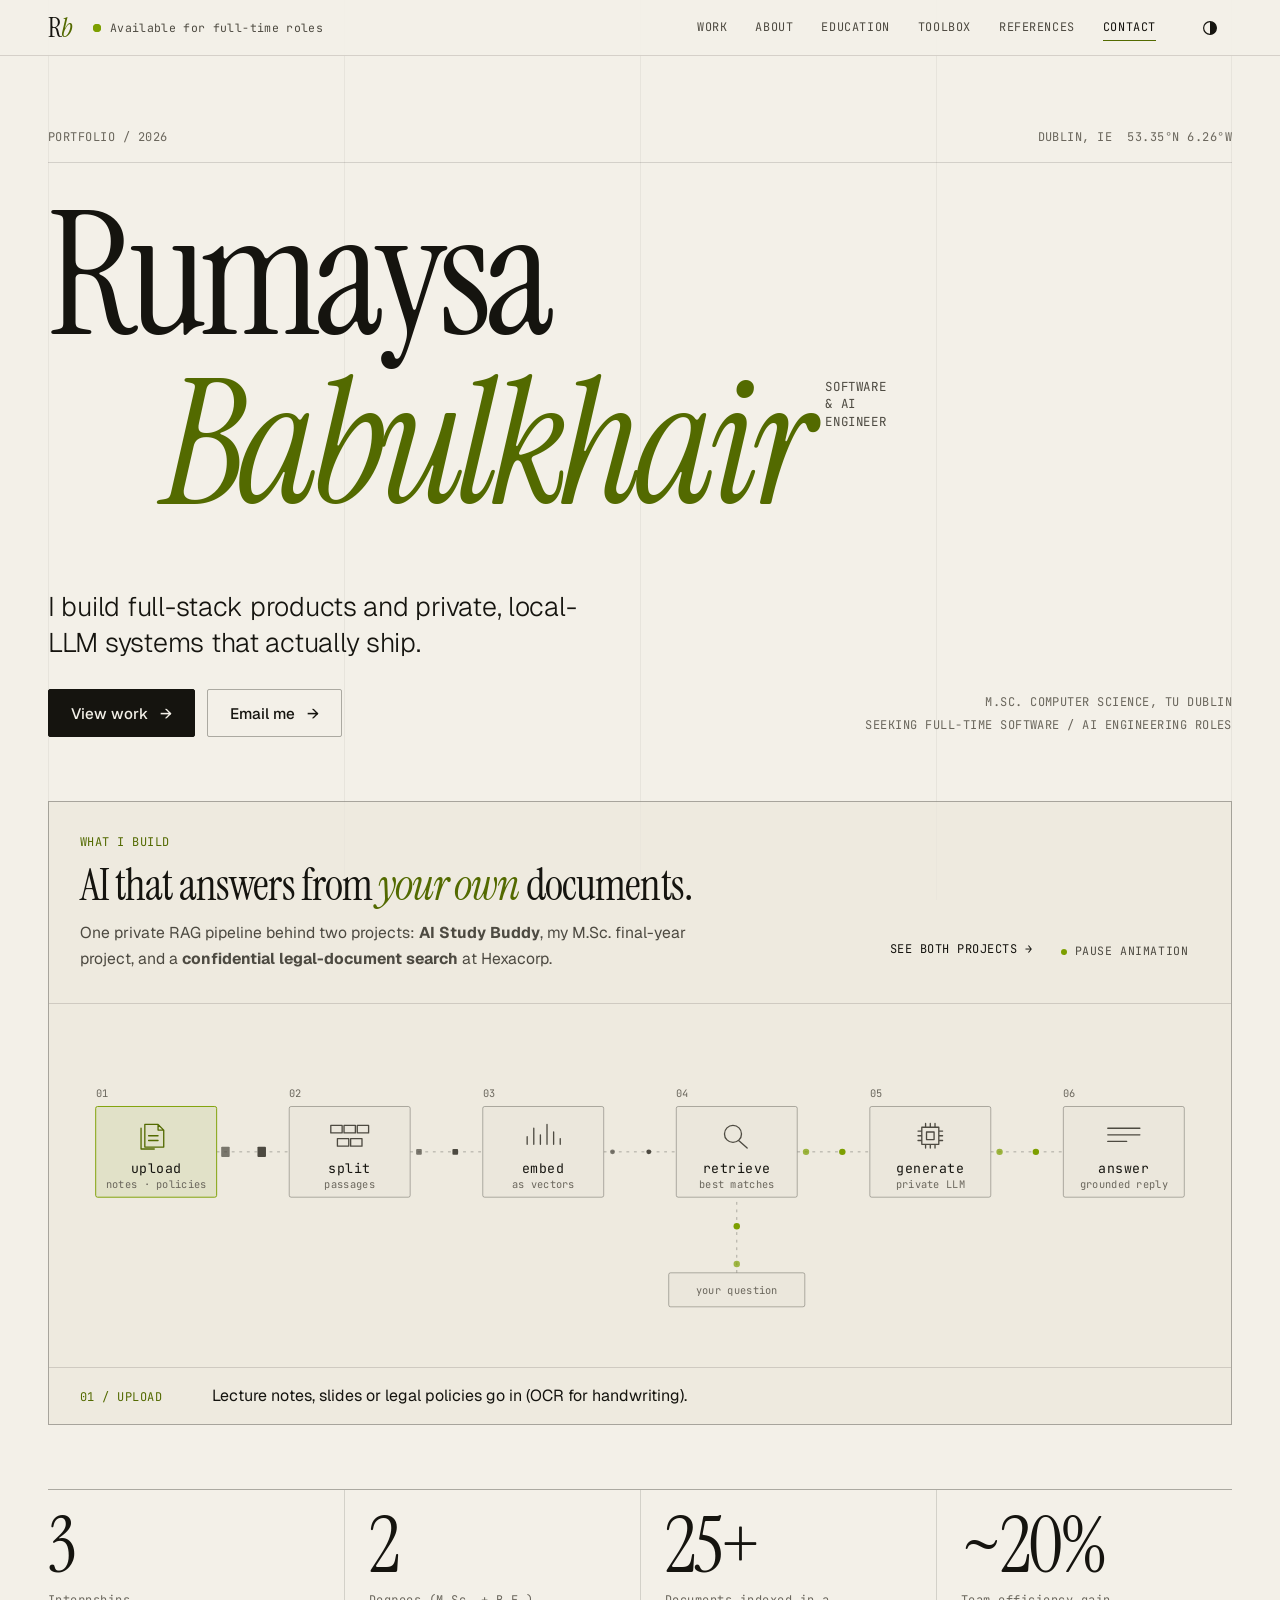
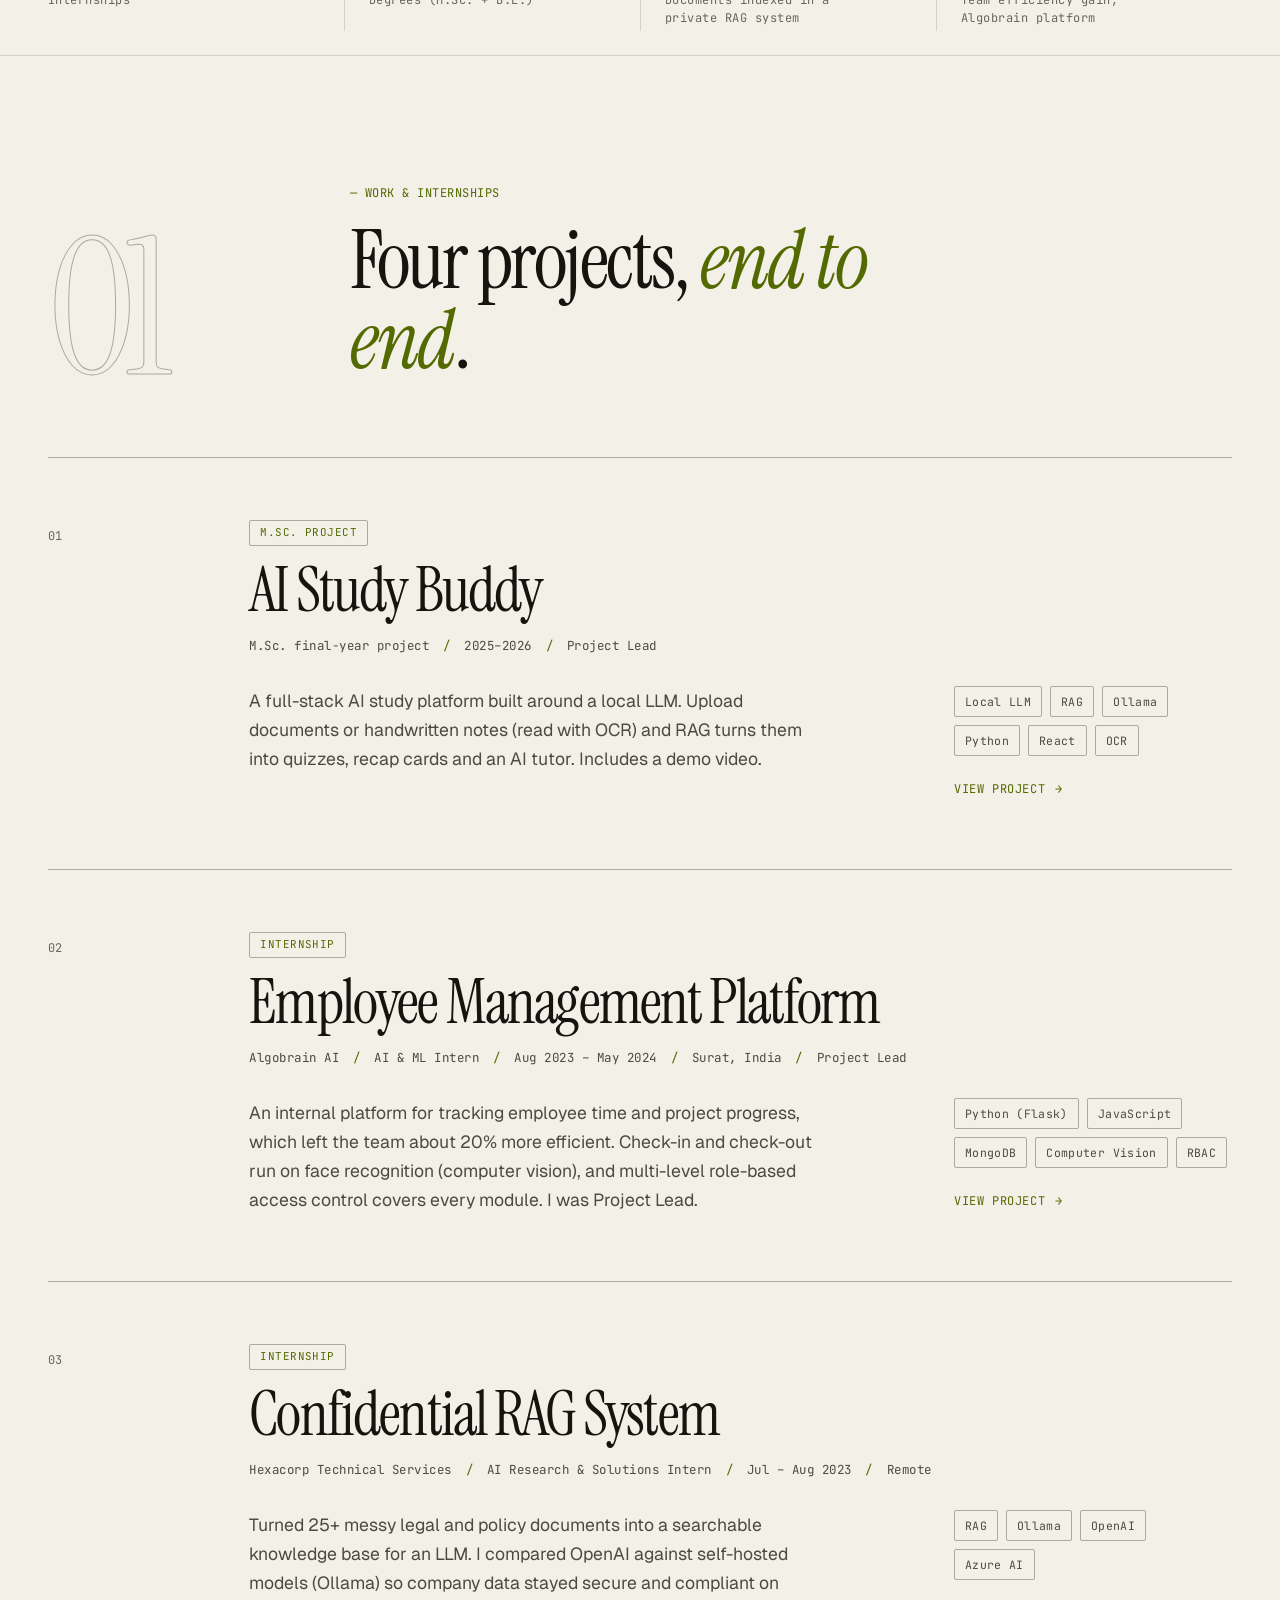
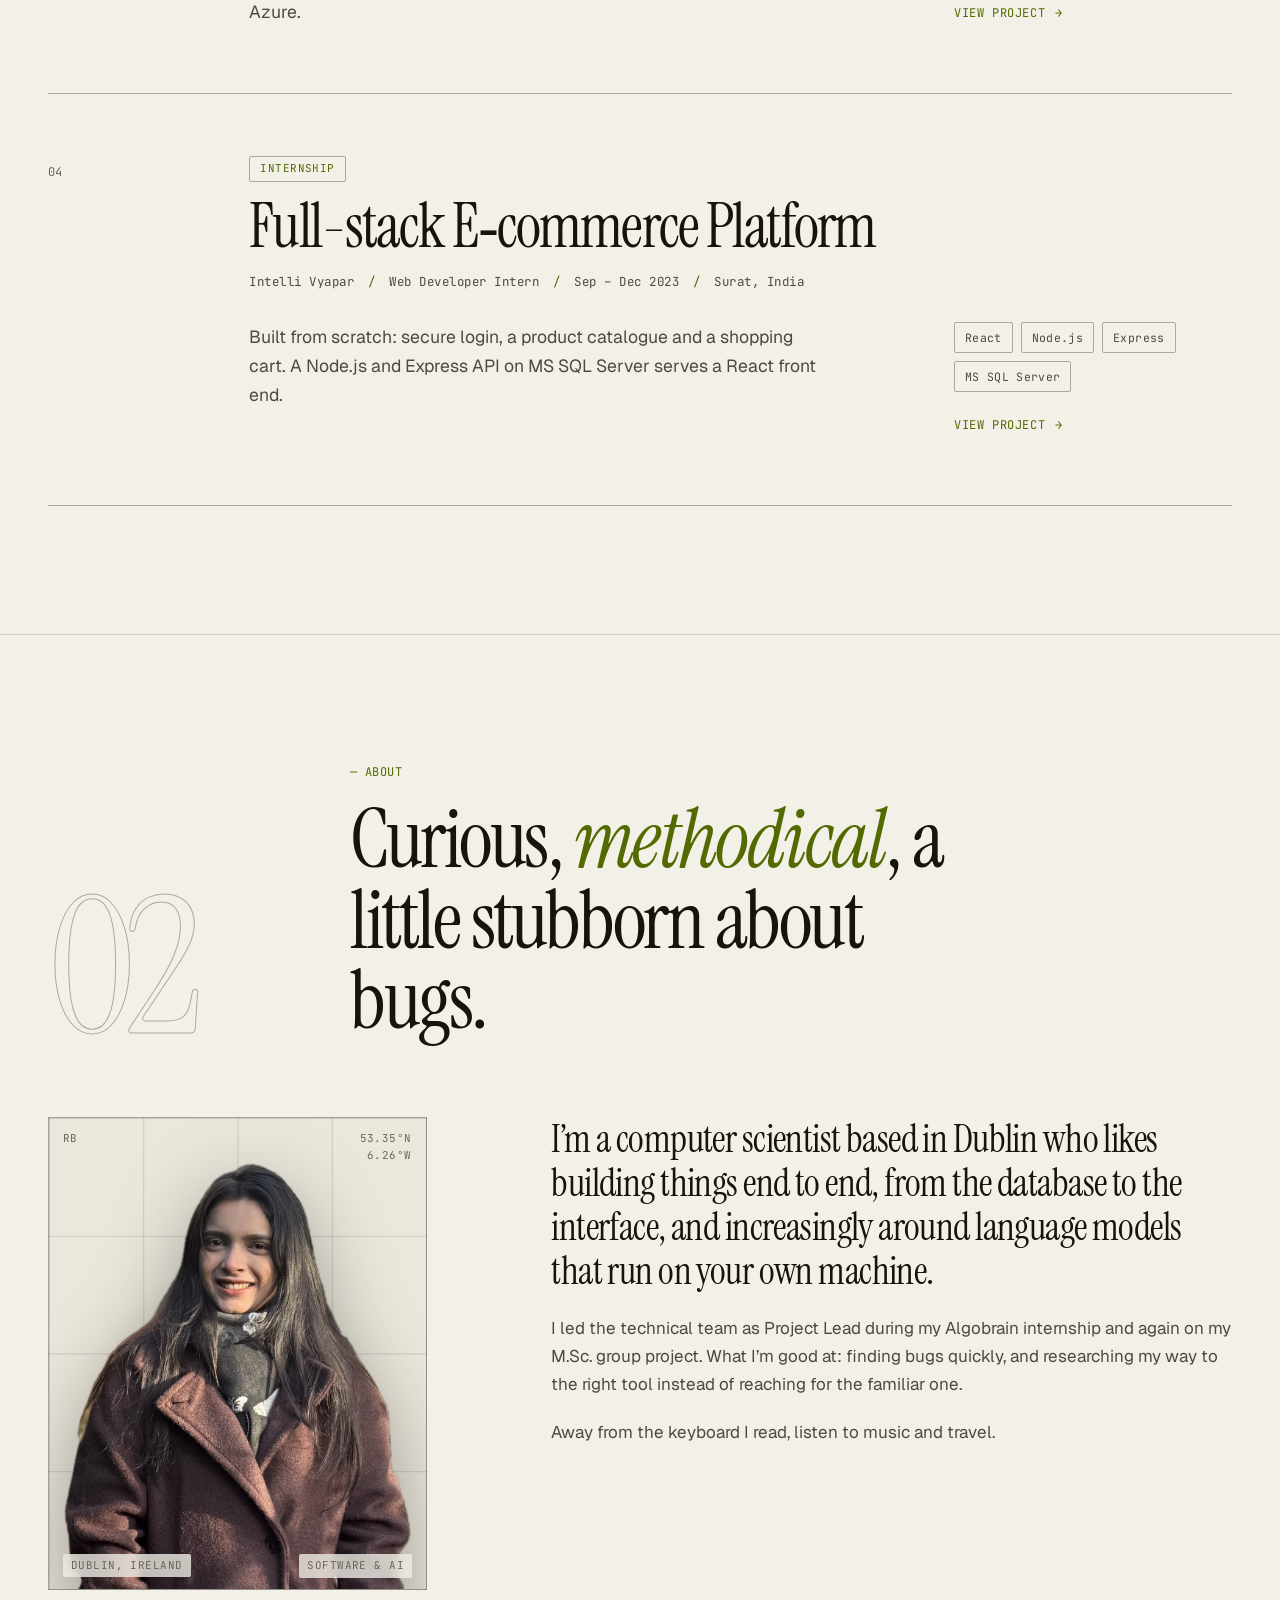
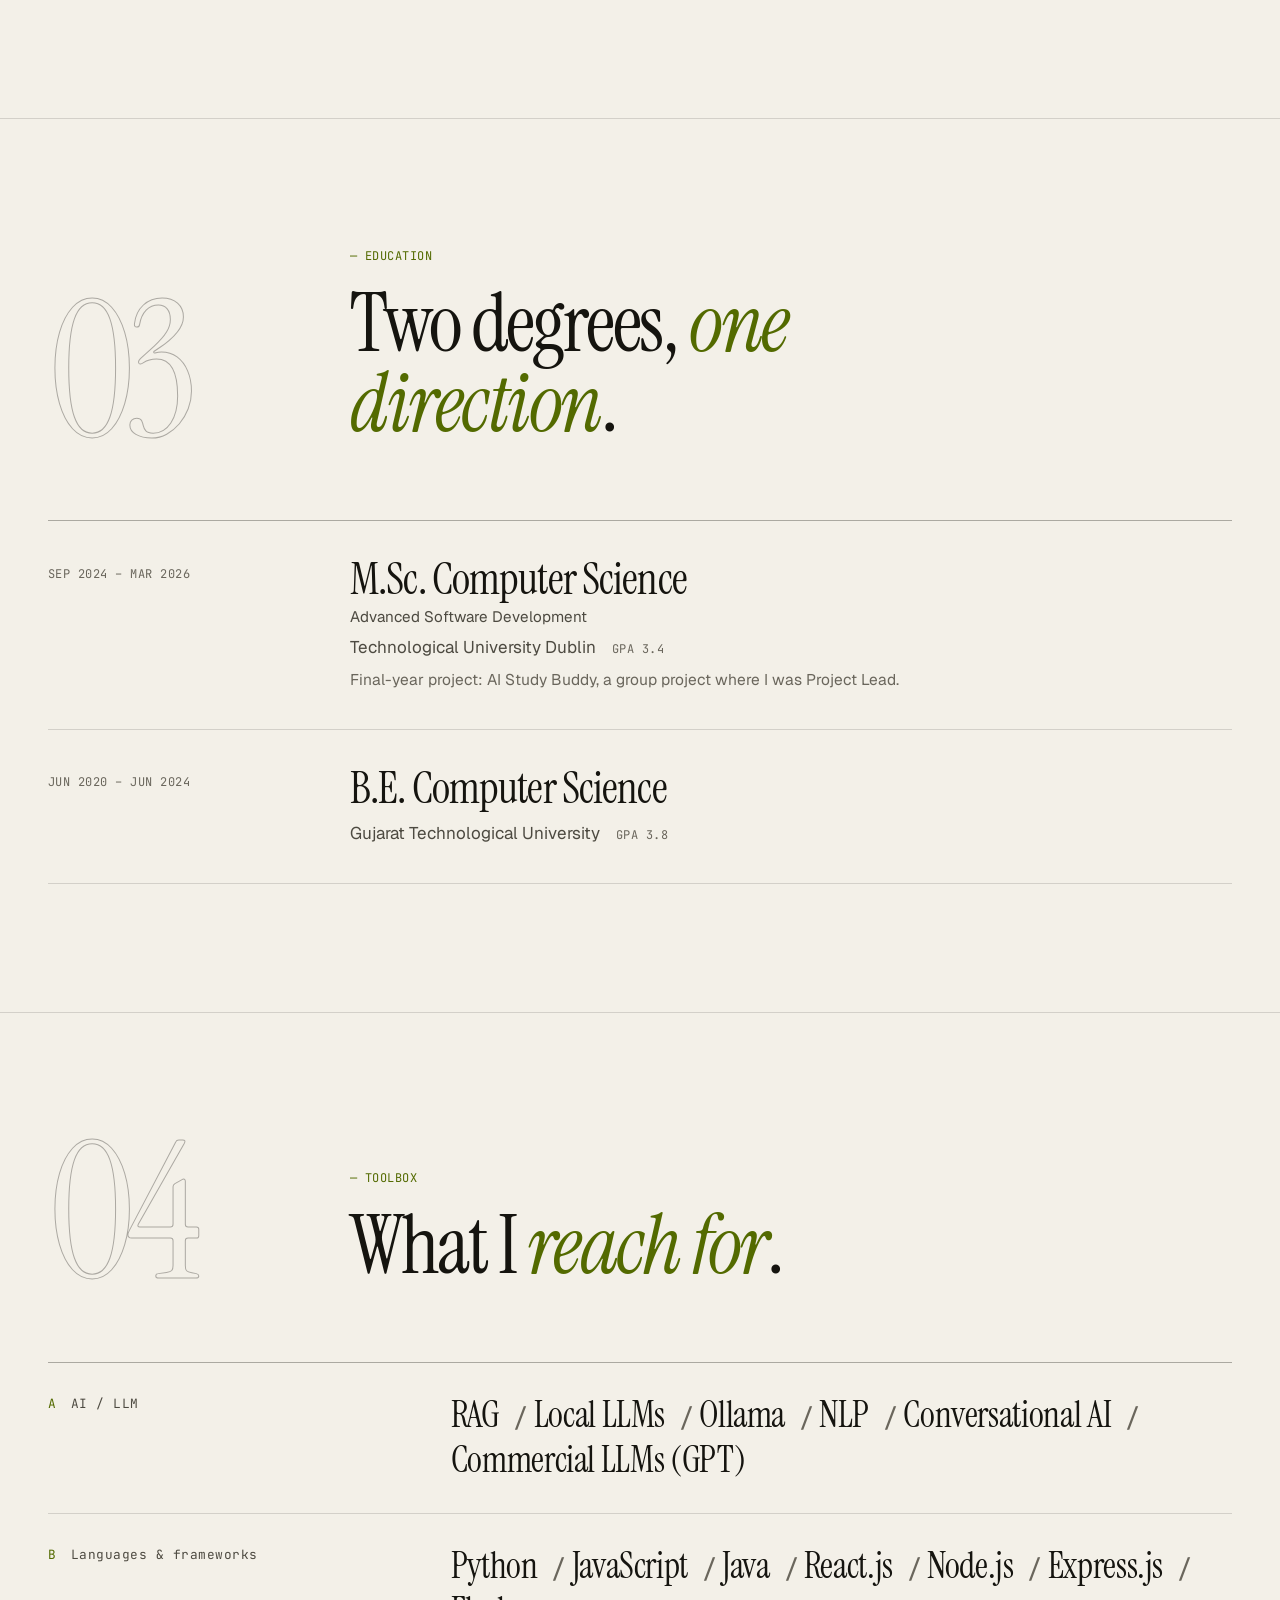
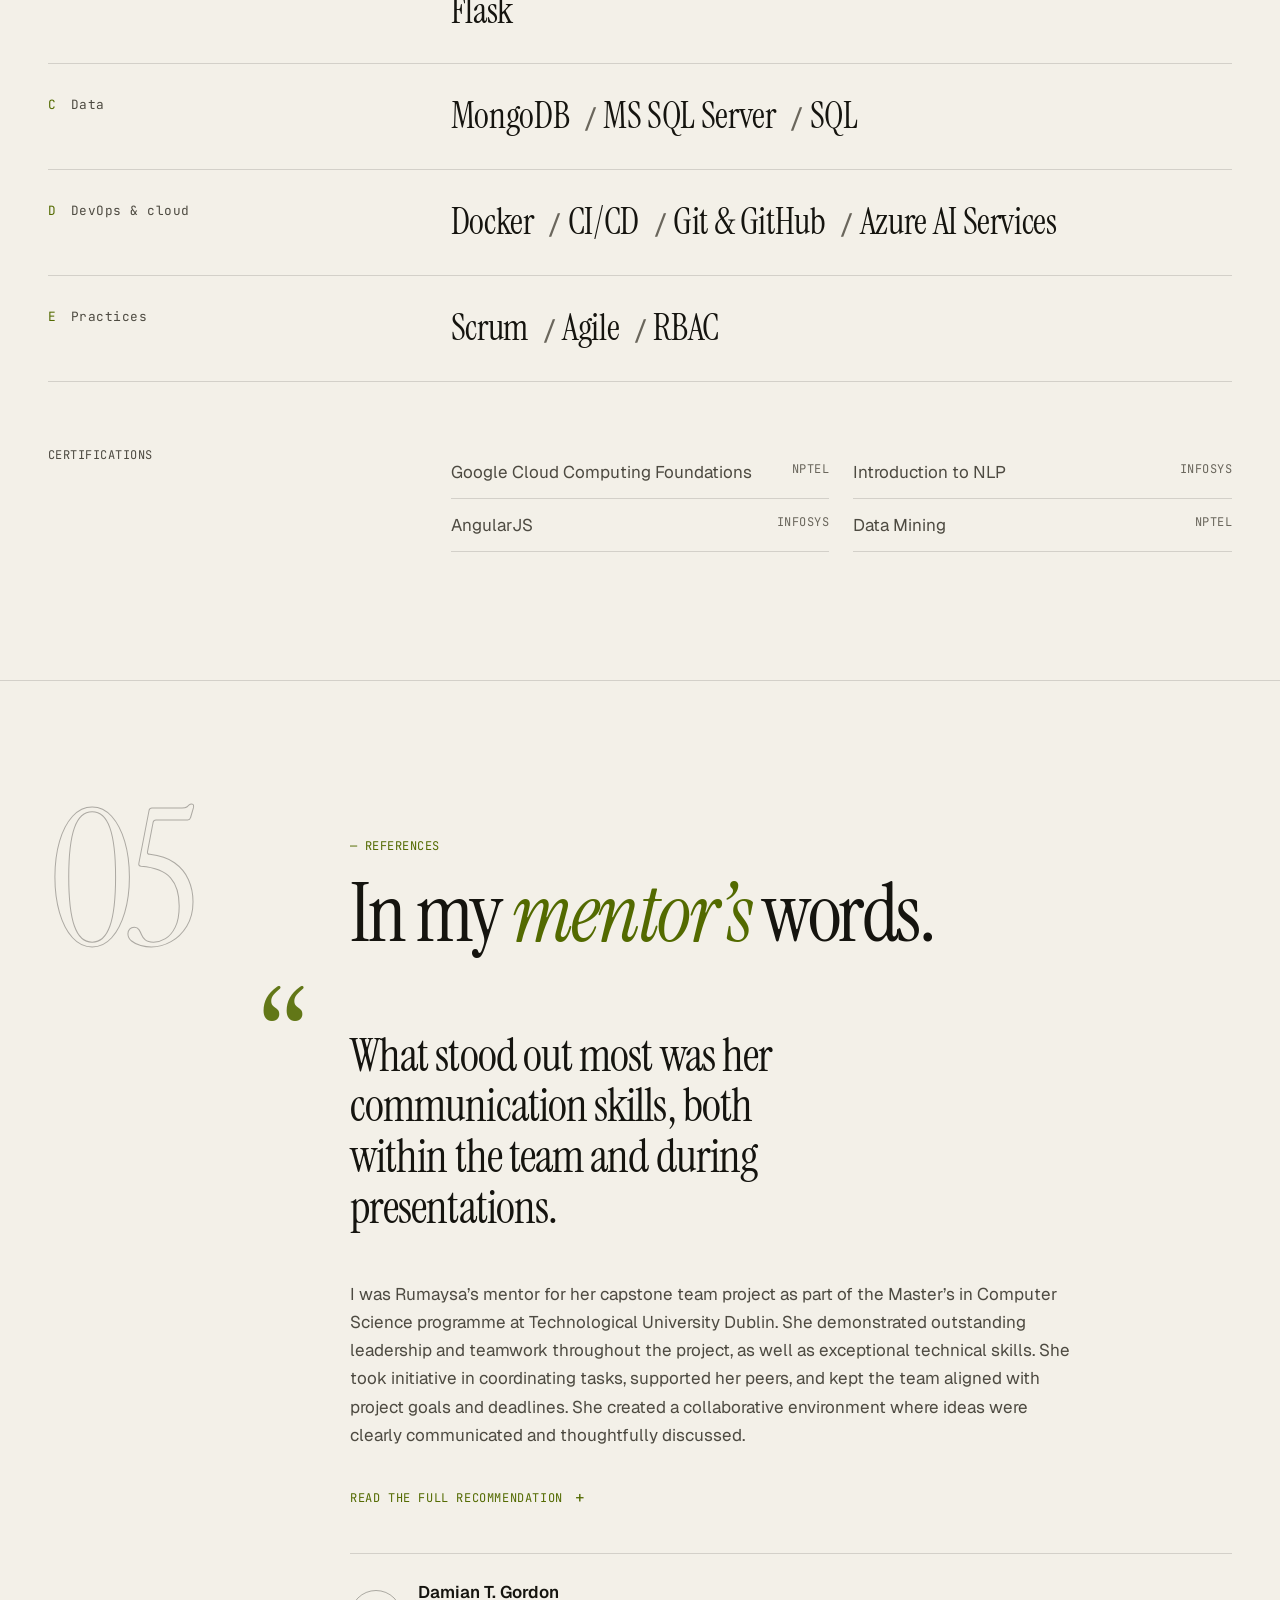
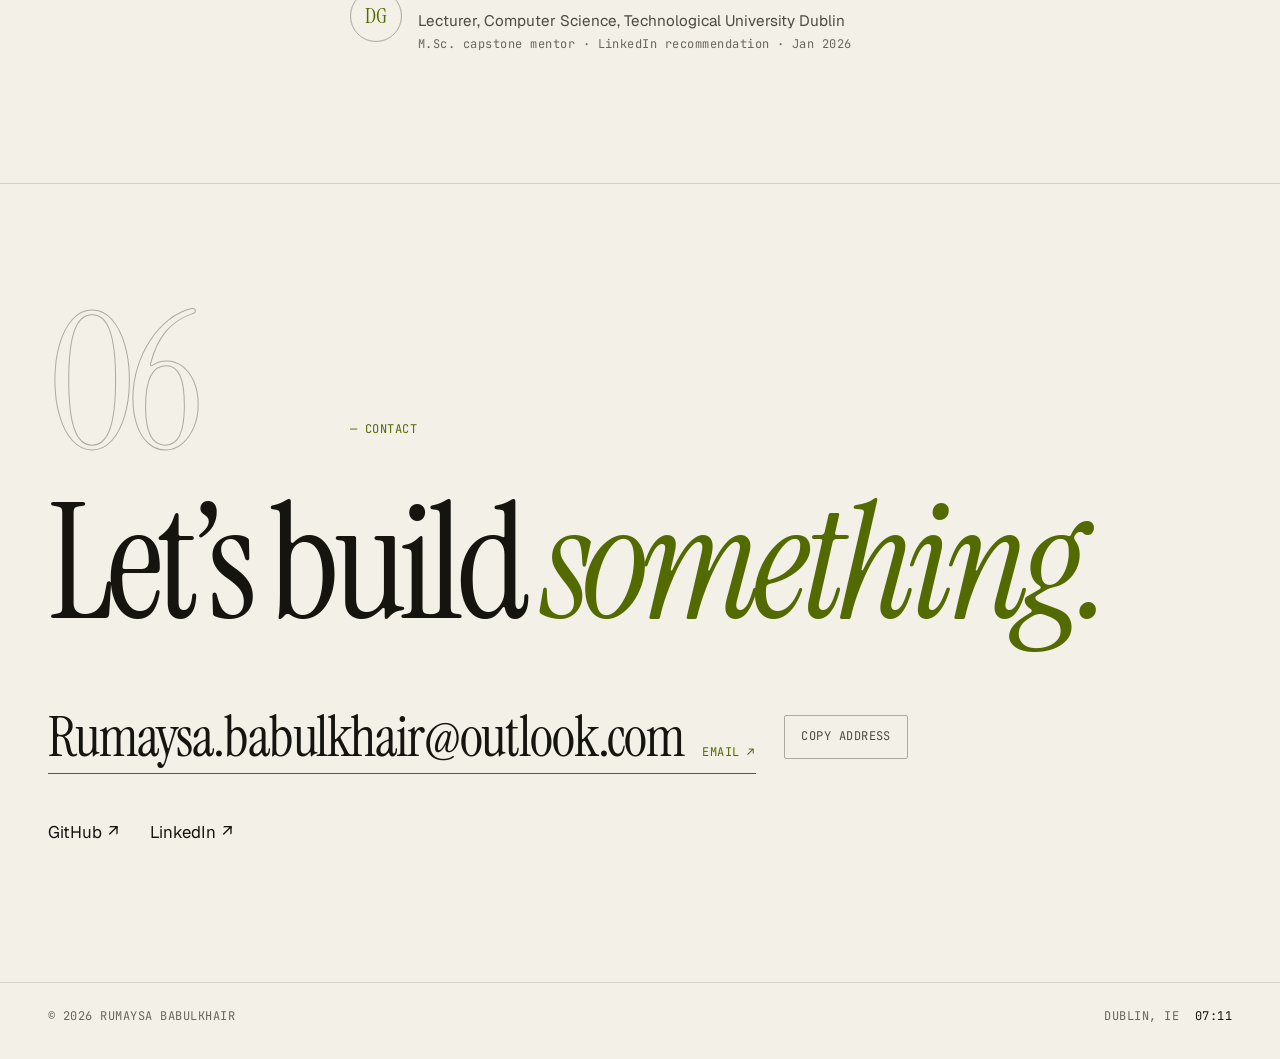
==== index.html @ c639550b "Initial portfolio site Static portfolio: home page with hero RAG diagram, work and internships, abou" ====
<!doctype html>
<html lang="en" data-theme="dark">
<head>
  <meta charset="utf-8">
  <meta name="viewport" content="width=device-width, initial-scale=1">
  <title>Rumaysa Babulkhair | Software &amp; AI Engineer</title>
  <meta name="description" content="Rumaysa Babulkhair is a Software and AI engineer in Dublin, Ireland. She builds full-stack products and private, local-LLM systems, and is open to full-time roles.">
  <meta name="theme-color" content="#0c0c0b">
  <meta name="color-scheme" content="dark light">
  <link rel="icon" href="data:image/svg+xml,%3Csvg xmlns='http://www.w3.org/2000/svg' viewBox='0 0 64 64'%3E%3Crect width='64' height='64' rx='10' fill='%230c0c0b'/%3E%3Ctext x='32' y='45' font-family='Georgia,serif' font-style='italic' font-size='40' text-anchor='middle' fill='%23c6f24e'%3ER%3C/text%3E%3C/svg%3E">

  <!-- Apply theme + JS flag before first paint (no flash, no-JS keeps content visible) -->
  <script>
    (function () {
      var d = document.documentElement;
      d.classList.add('js');
      try {
        var t = localStorage.getItem('theme');
        if (t !== 'light' && t !== 'dark') {
          t = window.matchMedia('(prefers-color-scheme: light)').matches ? 'light' : 'dark';
        }
        d.setAttribute('data-theme', t);
        var m = document.querySelector('meta[name="theme-color"]');
        if (m) m.setAttribute('content', t === 'light' ? '#f3f0e8' : '#0c0c0b');
      } catch (e) {}
    })();
  </script>

  <link rel="preconnect" href="https://fonts.googleapis.com">
  <link rel="preconnect" href="https://fonts.gstatic.com" crossorigin>
  <link href="https://fonts.googleapis.com/css2?family=Geist:wght@300..700&family=Instrument+Serif:ital@0;1&family=JetBrains+Mono:wght@400;500&display=swap" rel="stylesheet">
  <link rel="stylesheet" href="style.css">
</head>
<body>
  <a class="skip" href="#main">Skip to content</a>
  <div class="progress" aria-hidden="true"><i id="progress"></i></div>
  <div class="grain" aria-hidden="true"></div>
  <div class="guides" aria-hidden="true"><i></i><i></i><i></i><i></i></div>

  <!-- Fixed slim top bar -->
  <header class="bar" id="top">
    <div class="bar__inner">
      <a class="brand" href="#top" aria-label="Rumaysa Babulkhair, back to top">
        <span class="brand__mark" aria-hidden="true">R<em>b</em></span>
      </a>
      <p class="status"><span class="dot" aria-hidden="true"></span><span class="status__long">Available for full-time roles</span><span class="status__short">Available</span></p>

      <nav class="nav" aria-label="Primary">
        <a href="#work" data-nav>Work</a>
        <a href="#about" data-nav>About</a>
        <a href="#education" data-nav>Education</a>
        <a href="#toolbox" data-nav>Toolbox</a>
        <a href="#references" data-nav>References</a>
        <a href="#contact" data-nav>Contact</a>
      </nav>

      <div class="bar__tools">
        <button class="icon-btn" id="theme-toggle" type="button" aria-label="Switch to light theme">
          <svg viewBox="0 0 24 24" width="18" height="18" fill="none" stroke="currentColor" stroke-width="1.6" aria-hidden="true">
            <circle cx="12" cy="12" r="8.5"/>
            <path d="M12 3.5v17a8.5 8.5 0 0 0 0-17z" fill="currentColor" stroke="none"/>
          </svg>
        </button>
        <button class="icon-btn menu-btn" id="menu-btn" type="button" aria-label="Open menu" aria-expanded="false" aria-controls="menu">
          <span class="menu-btn__lines" aria-hidden="true"><i></i><i></i></span>
        </button>
      </div>
    </div>
  </header>

  <!-- Mobile full-screen menu -->
  <div class="menu" id="menu" role="dialog" aria-modal="true" aria-label="Menu" hidden>
    <nav class="menu__nav" aria-label="Mobile">
      <a href="#work"><span>01</span>Work</a>
      <a href="#about"><span>02</span>About</a>
      <a href="#education"><span>03</span>Education</a>
      <a href="#toolbox"><span>04</span>Toolbox</a>
      <a href="#references"><span>05</span>References</a>
      <a href="#contact"><span>06</span>Contact</a>
    </nav>
    <p class="menu__foot mono">Rumaysa.babulkhair@outlook.com<br>Dublin, Ireland</p>
  </div>

  <main id="main">
    <!-- ============ HERO ============ -->
    <section class="hero wrap" aria-labelledby="hero-title">
      <div class="hero__meta mono" style="--d:0">
        <span>Portfolio / 2026</span>
        <span>Dublin, IE &nbsp;53.35&deg;N 6.26&deg;W</span>
      </div>

      <h1 class="hero__title" id="hero-title">
        <span class="line" style="--d:1"><span>Rumaysa</span></span>
        <span class="line" style="--d:2"><span><em>Babulkhair</em><sup class="mono">Software &amp; AI Engineer</sup></span></span>
      </h1>

      <div class="hero__row">
        <div class="hero__copy" style="--d:3">
          <p class="hero__lede">I build full-stack products and private, local-LLM systems that actually ship.</p>
          <div class="cta">
            <a class="btn btn--primary" href="#work">View work <span class="arr" aria-hidden="true">&rarr;</span></a>
            <a class="btn btn--ghost" href="mailto:Rumaysa.babulkhair@outlook.com">Email me <span class="arr" aria-hidden="true">&rarr;</span></a>
          </div>
        </div>
        <p class="hero__note mono" style="--d:4">
          M.Sc. Computer Science, TU Dublin<br>
          Seeking full-time Software / AI engineering roles
        </p>
      </div>

      <!-- Toast shown when an email link is clicked (address is also copied) -->
      <div class="toast mono" id="toast" role="status" aria-live="polite"></div>
      <span class="sr" id="copy-status" role="status" aria-live="polite"></span>

      <!-- The memorable thing: animated RAG pipeline, drawn by script.js -->
      <figure class="fig" style="--d:5">
        <figcaption class="fig__intro">
          <div>
            <p class="fig__eyebrow mono">What I build</p>
            <h2 class="fig__title">AI that answers from <em>your own</em> documents.</h2>
            <p class="fig__sub">One private RAG pipeline behind two projects: <strong>AI Study Buddy</strong>, my M.Sc. final-year project, and a <strong>confidential legal-document search</strong> at Hexacorp.</p>
          </div>
          <div class="fig__actions">
            <a class="fig__link mono" href="#work">See both projects <span aria-hidden="true">&rarr;</span></a>
            <button class="fig__pause mono" id="pipe-toggle" type="button" aria-pressed="false">Pause animation</button>
          </div>
        </figcaption>
        <div class="fig__stage" id="pipeline" role="img" aria-label="Diagram of the RAG pipeline in six steps: upload documents, split them into passages, embed passages as vectors, retrieve the passages that match a question, generate a response with a private LLM, and return a grounded answer, policy lookup, summary or quiz. Used in AI Study Buddy and in a confidential document search at Hexacorp."></div>
        <p class="fig__legend" id="pipe-legend"><span class="fig__step mono" id="pipe-step">01 / Upload</span><span id="pipe-text">Lecture notes, slides or legal policies go in (OCR for handwriting).</span></p>
      </figure>

      <dl class="stats" style="--d:6">
        <div><dt class="mono">Internships</dt><dd><span class="num">3</span></dd></div>
        <div><dt class="mono">Degrees (M.Sc. + B.E.)</dt><dd><span class="num">2</span></dd></div>
        <div><dt class="mono">Documents indexed in a private RAG system</dt><dd><span class="num">25+</span></dd></div>
        <div><dt class="mono">Team efficiency gain, Algobrain platform</dt><dd><span class="num">~20%</span></dd></div>
      </dl>
    </section>

    <!-- ============ WORK ============ -->
    <section class="sec wrap" id="work" aria-labelledby="work-title">
      <header class="sec-head reveal">
        <span class="sec-num" aria-hidden="true">01</span>
        <div>
          <p class="eyebrow mono">Work &amp; internships</p>
          <h2 id="work-title">Four projects, <em>end to end</em>.</h2>
        </div>
      </header>

      <article class="proj reveal">
        <div class="proj__idx mono" aria-hidden="true">01</div>
        <div class="proj__head">
          <p class="proj__kind mono">M.Sc. project</p>
          <h3 class="proj__title"><a class="proj__a" href="projects/ai-study-buddy.html">AI Study Buddy</a></h3>
          <p class="proj__meta mono">M.Sc. final-year project <i>/</i> <span class="nw">2025&ndash;2026</span> <i>/</i> Project Lead</p>
        </div>
        <div class="proj__body">
          <p class="proj__desc">A full-stack AI study platform built around a local LLM. Upload documents or handwritten notes (read with OCR) and RAG turns them into quizzes, recap cards and an AI tutor. Includes a demo video.</p>
          <div class="proj__aside"><ul class="tags" aria-label="Technologies">
            <li>Local LLM</li><li>RAG</li><li>Ollama</li><li>Python</li><li>React</li><li>OCR</li>
          </ul>
          <p class="proj__more mono" aria-hidden="true">View project <span class="arr">&rarr;</span></p></div>
        </div>
      </article>
      <article class="proj reveal">
        <div class="proj__idx mono" aria-hidden="true">02</div>
        <div class="proj__head">
          <p class="proj__kind mono">Internship</p>
          <h3 class="proj__title"><a class="proj__a" href="projects/employee-management-platform.html">Employee Management Platform</a></h3>
          <p class="proj__meta mono">Algobrain AI <i>/</i> AI &amp; ML Intern <i>/</i> <span class="nw">Aug 2023 &ndash; May 2024</span> <i>/</i> Surat, India <i>/</i> Project Lead</p>
        </div>
        <div class="proj__body">
          <p class="proj__desc">An internal platform for tracking employee time and project progress, which left the team about 20% more efficient. Check-in and check-out run on face recognition (computer vision), and multi-level role-based access control covers every module. I was Project Lead.</p>
          <div class="proj__aside"><ul class="tags" aria-label="Technologies">
            <li>Python (Flask)</li><li>JavaScript</li><li>MongoDB</li><li>Computer Vision</li><li>RBAC</li>
          </ul>
          <p class="proj__more mono" aria-hidden="true">View project <span class="arr">&rarr;</span></p></div>
        </div>
      </article>
      <article class="proj reveal">
        <div class="proj__idx mono" aria-hidden="true">03</div>
        <div class="proj__head">
          <p class="proj__kind mono">Internship</p>
          <h3 class="proj__title"><a class="proj__a" href="projects/confidential-rag-system.html">Confidential RAG System</a></h3>
          <p class="proj__meta mono">Hexacorp Technical Services <i>/</i> AI Research &amp; Solutions Intern <i>/</i> <span class="nw">Jul &ndash; Aug 2023</span> <i>/</i> Remote</p>
        </div>
        <div class="proj__body">
          <p class="proj__desc">Turned 25+ messy legal and policy documents into a searchable knowledge base for an LLM. I compared OpenAI against self-hosted models (Ollama) so company data stayed secure and compliant on Azure.</p>
          <div class="proj__aside"><ul class="tags" aria-label="Technologies">
            <li>RAG</li><li>Ollama</li><li>OpenAI</li><li>Azure AI</li>
          </ul>
          <p class="proj__more mono" aria-hidden="true">View project <span class="arr">&rarr;</span></p></div>
        </div>
      </article>
      <article class="proj reveal">
        <div class="proj__idx mono" aria-hidden="true">04</div>
        <div class="proj__head">
          <p class="proj__kind mono">Internship</p>
          <h3 class="proj__title"><a class="proj__a" href="projects/ecommerce-platform.html">Full-stack E&#8209;commerce Platform</a></h3>
          <p class="proj__meta mono">Intelli Vyapar <i>/</i> Web Developer Intern <i>/</i> <span class="nw">Sep &ndash; Dec 2023</span> <i>/</i> Surat, India</p>
        </div>
        <div class="proj__body">
          <p class="proj__desc">Built from scratch: secure login, a product catalogue and a shopping cart. A Node.js and Express API on MS SQL Server serves a React front end.</p>
          <div class="proj__aside"><ul class="tags" aria-label="Technologies">
            <li>React</li><li>Node.js</li><li>Express</li><li>MS SQL Server</li>
          </ul>
          <p class="proj__more mono" aria-hidden="true">View project <span class="arr">&rarr;</span></p></div>
        </div>
      </article>
    </section>

    <!-- ============ ABOUT ============ -->
    <section class="sec wrap" id="about" aria-labelledby="about-title">
      <header class="sec-head reveal">
        <span class="sec-num" aria-hidden="true">02</span>
        <div>
          <p class="eyebrow mono">About</p>
          <h2 id="about-title">Curious, <em>methodical</em>, a little stubborn about bugs.</h2>
        </div>
      </header>

      <div class="about">
        <figure class="mono-card mono-card--photo reveal">
          <picture>
            <source srcset="assets/rumaysa-portrait.webp" type="image/webp">
            <img class="mono-card__photo" src="assets/rumaysa-portrait.png" alt="Portrait of Rumaysa Babulkhair smiling, wearing a brown wool coat and grey scarf" width="944" height="1400" loading="lazy" decoding="async">
          </picture>
          <span class="mono-card__tl mono" aria-hidden="true">RB</span>
          <span class="mono-card__tr mono" aria-hidden="true">53.35&deg;N<br>6.26&deg;W</span>
          <span class="mono-card__bl mono" aria-hidden="true">Dublin, Ireland</span>
          <span class="mono-card__br mono" aria-hidden="true">Software &amp; AI</span>
        </figure>

        <div class="about__text reveal">
          <p class="about__lead">I&rsquo;m a computer scientist based in Dublin who likes building things end to end, from the database to the interface, and increasingly around language models that run on your own machine.</p>
          <p>I led the technical team as Project Lead during my Algobrain internship and again on my M.Sc. group project. What I&rsquo;m good at: finding bugs quickly, and researching my way to the right tool instead of reaching for the familiar one.</p>
          <p>Away from the keyboard I read, listen to music and travel.</p>
        </div>
      </div>
    </section>

    <!-- ============ EDUCATION ============ -->
    <section class="sec wrap" id="education" aria-labelledby="edu-title">
      <header class="sec-head reveal">
        <span class="sec-num" aria-hidden="true">03</span>
        <div>
          <p class="eyebrow mono">Education</p>
          <h2 id="edu-title">Two degrees, <em>one direction</em>.</h2>
        </div>
      </header>

      <ol class="tl">
        <li class="tl__row reveal">
          <p class="tl__date mono">Sep 2024 &ndash; Mar 2026</p>
          <div class="tl__main">
            <h3>M.Sc. Computer Science <span>Advanced Software Development</span></h3>
            <p class="tl__org">Technological University Dublin <i class="mono">GPA 3.4</i></p>
            <p class="tl__note">Final-year project: AI Study Buddy, a group project where I was Project Lead.</p>
          </div>
        </li>
        <li class="tl__row reveal">
          <p class="tl__date mono">Jun 2020 &ndash; Jun 2024</p>
          <div class="tl__main">
            <h3>B.E. Computer Science</h3>
            <p class="tl__org">Gujarat Technological University <i class="mono">GPA 3.8</i></p>
          </div>
        </li>
      </ol>
    </section>

    <!-- ============ TOOLBOX ============ -->
    <section class="sec wrap" id="toolbox" aria-labelledby="tool-title">
      <header class="sec-head reveal">
        <span class="sec-num" aria-hidden="true">04</span>
        <div>
          <p class="eyebrow mono">Toolbox</p>
          <h2 id="tool-title">What I <em>reach for</em>.</h2>
        </div>
      </header>

      <dl class="kit">
        <div class="kit__row reveal">
          <dt class="mono"><span>A</span>AI / LLM</dt>
          <dd><span>RAG<i>/</i></span> <span>Local LLMs<i>/</i></span> <span>Ollama<i>/</i></span> <span>NLP<i>/</i></span> <span>Conversational AI<i>/</i></span> <span>Commercial LLMs (GPT)</span></dd>
        </div>
        <div class="kit__row reveal">
          <dt class="mono"><span>B</span>Languages &amp; frameworks</dt>
          <dd><span>Python<i>/</i></span> <span>JavaScript<i>/</i></span> <span>Java<i>/</i></span> <span>React.js<i>/</i></span> <span>Node.js<i>/</i></span> <span>Express.js<i>/</i></span> <span>Flask</span></dd>
        </div>
        <div class="kit__row reveal">
          <dt class="mono"><span>C</span>Data</dt>
          <dd><span>MongoDB<i>/</i></span> <span>MS SQL Server<i>/</i></span> <span>SQL</span></dd>
        </div>
        <div class="kit__row reveal">
          <dt class="mono"><span>D</span>DevOps &amp; cloud</dt>
          <dd><span>Docker<i>/</i></span> <span>CI/CD<i>/</i></span> <span>Git &amp; GitHub<i>/</i></span> <span>Azure AI Services</span></dd>
        </div>
        <div class="kit__row reveal">
          <dt class="mono"><span>E</span>Practices</dt>
          <dd><span>Scrum<i>/</i></span> <span>Agile<i>/</i></span> <span>RBAC</span></dd>
        </div>
      </dl>

      <div class="certs reveal">
        <h3 class="mono">Certifications</h3>
        <ul>
          <li>Google Cloud Computing Foundations <span class="mono">NPTEL</span></li>
          <li>Introduction to NLP <span class="mono">Infosys</span></li>
          <li>AngularJS <span class="mono">Infosys</span></li>
          <li>Data Mining <span class="mono">NPTEL</span></li>
        </ul>
      </div>
    </section>

    <!-- ============ REFERENCES ============ -->
    <section class="sec wrap" id="references" aria-labelledby="ref-title">
      <header class="sec-head reveal">
        <span class="sec-num" aria-hidden="true">05</span>
        <div>
          <p class="eyebrow mono">References</p>
          <h2 id="ref-title">In my <em>mentor&rsquo;s</em> words.</h2>
        </div>
      </header>

      <figure class="ref reveal">
        <blockquote class="ref__body">
          <p class="ref__pull">What stood out most was her communication skills, both within the team and during presentations.</p>
          <div class="ref__full">
            <p>I was Rumaysa&rsquo;s mentor for her capstone team project as part of the Master&rsquo;s in Computer Science programme at Technological University Dublin. She demonstrated outstanding leadership and teamwork throughout the project, as well as exceptional technical skills. She took initiative in coordinating tasks, supported her peers, and kept the team aligned with project goals and deadlines. She created a collaborative environment where ideas were clearly communicated and thoughtfully discussed.</p>
            <div class="ref__more" id="ref-more"><div class="ref__more-inner">
              <p>From a technical perspective, Rumaysa showed a very strong proficiency in software development and artificial intelligence concepts. She was particularly effective in applying practical problem-solving skills, contributing to system design decisions, and communicating complex technical ideas in a clear and structured manner. Her ability to bridge technical implementation with conceptual understanding was a key strength of the team.</p>
              <p>What stood out most was her communication skills, both within the team and during presentations. She consistently conveyed ideas with confidence and clarity, making her a reliable point of contact and a natural leader within the group.</p>
              <p>I would confidently recommend Rumaysa for graduate software engineering, AI/ML, or research-oriented roles. She would be a valuable addition to any team seeking someone who combines strong technical ability with leadership and excellent communication skills.</p>
            </div></div>
          </div>
          <button class="ref__toggle mono" id="ref-toggle" type="button" aria-expanded="false" aria-controls="ref-more"><span class="ref__toggle-t">Read the full recommendation</span> <span class="ref__toggle-i" aria-hidden="true">+</span></button>
        </blockquote>
        <figcaption class="ref__who">
          <span class="ref__mono" aria-hidden="true">DG</span>
          <span>
            <strong>Damian T. Gordon</strong>
            <span class="ref__role">Lecturer, Computer Science, Technological University Dublin</span>
            <span class="ref__meta mono">M.Sc. capstone mentor &middot; LinkedIn recommendation &middot; Jan 2026</span>
          </span>
        </figcaption>
      </figure>
    </section>

    <!-- ============ CONTACT ============ -->
    <section class="sec wrap contact" id="contact" aria-labelledby="contact-title">
      <header class="sec-head reveal">
        <span class="sec-num" aria-hidden="true">06</span>
        <div><p class="eyebrow mono">Contact</p></div>
      </header>
      <h2 class="contact__title reveal" id="contact-title">Let&rsquo;s build <em>something.</em></h2>
      <div class="contact__row reveal">
        <a class="mail" href="mailto:Rumaysa.babulkhair@outlook.com" aria-label="Email Rumaysa.babulkhair@outlook.com">
          <span class="mail__addr">Rumaysa.babulkhair@outlook.com</span>
          <span class="mail__hint mono">Email <span aria-hidden="true">&nearr;</span></span>
        </a>
        <button class="copy-btn mono" id="copy-mail" type="button" data-email="Rumaysa.babulkhair@outlook.com" aria-label="Copy email address">
          <span class="mail__idle">Copy address</span>
        </button>
      </div>
      <ul class="social reveal">
        <li><a class="ulink" href="https://github.com/rumaysaa" target="_blank" rel="noopener">GitHub <span aria-hidden="true">&nearr;</span></a></li>
        <li><a class="ulink" href="https://www.linkedin.com/in/rumaysa-babulkhair" target="_blank" rel="noopener">LinkedIn <span aria-hidden="true">&nearr;</span></a></li>
      </ul>
    </section>
  </main>

  <footer class="foot wrap">
    <p class="mono">&copy; <span id="year">2026</span> Rumaysa Babulkhair</p>
    <p class="mono">Dublin, IE <span class="foot__time" id="dublin-time" aria-label="Local time in Dublin"></span></p>
  </footer>

  <script src="script.js"></script>
</body>
</html>
---- style.css ----
/* ==========================================================
   Editorial engineering: Rumaysa Babulkhair
   Tokens -> base -> bar/menu -> hero -> sections -> footer
   ========================================================== */

:root {
  --bg: #0c0c0b;
  --surface: #131312;
  --text: #efece4;
  --text-2: #b3afa5;
  --text-3: #8d897f;
  --line: rgba(239, 236, 228, 0.12);
  --line-strong: rgba(239, 236, 228, 0.26);
  --accent: #c6f24e;
  --accent-text: #c6f24e;
  --cta-bg: #c6f24e;
  --cta-fg: #0c0c0b;
  --grain-op: 0.07;
  --guide: rgba(239, 236, 228, 0.045);

  --serif: "Instrument Serif", "Iowan Old Style", Georgia, serif;
  --sans: "Geist", "Helvetica Neue", Arial, sans-serif;
  --mono: "JetBrains Mono", ui-monospace, "SF Mono", Menlo, monospace;

  --gutter: clamp(16px, 4vw, 48px);
  --gap: clamp(12px, 2vw, 24px);
  --bar-h: 56px;
  --ease: cubic-bezier(0.2, 0.7, 0.1, 1);
  color-scheme: dark;
}

:root[data-theme="light"] {
  --bg: #f3f0e8;
  --surface: #ebe7dc;
  --text: #15140f;
  --text-2: #4d4a41;
  --text-3: #6a665c;
  --line: rgba(21, 20, 15, 0.14);
  --line-strong: rgba(21, 20, 15, 0.32);
  --accent: #7d9f00;
  --accent-text: #536a00;
  --cta-bg: #15140f;
  --cta-fg: #f3f0e8;
  --grain-op: 0.09;
  --guide: rgba(21, 20, 15, 0.05);
  color-scheme: light;
}

*, *::before, *::after { box-sizing: border-box; }
html { scroll-behavior: smooth; -webkit-text-size-adjust: 100%; }
body {
  margin: 0;
  background: var(--bg);
  color: var(--text);
  font-family: var(--sans);
  font-size: 1.0625rem;
  line-height: 1.65;
  -webkit-font-smoothing: antialiased;
  overflow-x: clip;
  transition: background-color 0.4s, color 0.4s;
}
h1, h2, h3, p, ul, ol, dl, dd, figure { margin: 0; padding: 0; }
ul, ol { list-style: none; }
a { color: inherit; text-decoration: none; }
em { font-style: italic; }
img, svg { display: block; max-width: 100%; }
button { font: inherit; color: inherit; background: none; border: 0; cursor: pointer; padding: 0; }
.mono { font-family: var(--mono); font-size: 0.75rem; letter-spacing: 0.04em; text-transform: uppercase; }
.sr { position: absolute; width: 1px; height: 1px; overflow: hidden; clip: rect(0 0 0 0); white-space: nowrap; }
.wrap { width: 100%; max-width: 1480px; margin-inline: auto; padding-inline: var(--gutter); }
::selection { background: var(--accent); color: #0c0c0b; }

:focus-visible { outline: 2px solid var(--accent-text); outline-offset: 3px; border-radius: 2px; }

.skip {
  position: fixed; left: 12px; top: -80px; z-index: 100;
  background: var(--cta-bg); color: var(--cta-fg);
  padding: 12px 18px; font-weight: 500;
}
.skip:focus { top: 12px; }

/* ---------- Atmosphere ---------- */
.grain {
  position: fixed; inset: 0; z-index: 90; pointer-events: none;
  opacity: var(--grain-op); mix-blend-mode: overlay;
  background-image: url("data:image/svg+xml,%3Csvg xmlns='http://www.w3.org/2000/svg' width='200' height='200'%3E%3Cfilter id='n'%3E%3CfeTurbulence type='fractalNoise' baseFrequency='.85' numOctaves='2' stitchTiles='stitch'/%3E%3CfeColorMatrix values='0 0 0 0 1 0 0 0 0 1 0 0 0 0 1 0 0 0 .9 0'/%3E%3C/filter%3E%3Crect width='100%25' height='100%25' filter='url(%23n)'/%3E%3C/svg%3E");
}
:root[data-theme="light"] .grain { mix-blend-mode: multiply; }

.guides {
  position: fixed; inset: 0; z-index: 0; pointer-events: none;
  max-width: 1480px; margin-inline: auto; padding-inline: var(--gutter);
  display: grid; grid-template-columns: repeat(4, 1fr);
}
.guides i { border-left: 1px solid var(--guide); }
.guides i:last-child { border-right: 1px solid var(--guide); }
main, .foot { position: relative; z-index: 1; }

/* ---------- Top bar ---------- */
.bar {
  position: fixed; inset: 0 0 auto 0; z-index: 50; height: var(--bar-h);
  background: color-mix(in srgb, var(--bg) 92%, transparent);
  border-bottom: 1px solid var(--line);
}
.bar__inner {
  max-width: 1480px; height: 100%; margin-inline: auto; padding-inline: var(--gutter);
  display: flex; align-items: center; gap: 20px;
}
.brand { display: inline-flex; align-items: center; min-height: 44px; }
.brand__mark { font-family: var(--serif); font-size: 1.7rem; line-height: 1; letter-spacing: -0.02em; }
.brand__mark em { color: var(--accent-text); }
.status { white-space: nowrap; display: flex; align-items: center; gap: 9px; font-family: var(--mono); font-size: 0.72rem; letter-spacing: 0.03em; color: var(--text-2); }
.status__short { display: none; }
.dot { width: 8px; height: 8px; border-radius: 50%; background: var(--accent); position: relative; flex: none; }
.dot::after { content: ""; position: absolute; inset: 0; border-radius: 50%; background: var(--accent); animation: ping 2.4s ease-out infinite; }
@keyframes ping { 0% { transform: scale(1); opacity: 0.7; } 80%, 100% { transform: scale(3.2); opacity: 0; } }

.nav { margin-left: auto; display: flex; gap: 4px; }
.nav a {
  position: relative; display: inline-flex; align-items: center; min-height: 44px; padding: 0 12px;
  font-family: var(--mono); font-size: 0.74rem; letter-spacing: 0.05em; text-transform: uppercase; color: var(--text-2);
  transition: color 0.2s;
}
.nav a::after { content: ""; position: absolute; left: 12px; right: 12px; bottom: 9px; height: 1px; background: var(--accent-text); transform: scaleX(0); transform-origin: left; transition: transform 0.35s var(--ease); }
.nav a:hover, .nav a[aria-current="true"] { color: var(--text); }
.nav a:hover::after, .nav a[aria-current="true"]::after { transform: scaleX(1); }

.bar__tools { display: flex; gap: 4px; }
.icon-btn { width: 44px; height: 44px; display: grid; place-items: center; border-radius: 50%; color: var(--text); transition: background 0.2s; }
.icon-btn:hover { background: var(--line); }
#theme-toggle svg { transition: transform 0.5s var(--ease); }
#theme-toggle:hover svg { transform: rotate(180deg); }
.menu-btn { display: none; }
.menu-btn__lines { position: relative; width: 20px; height: 10px; }
.menu-btn__lines i { position: absolute; left: 0; right: 0; height: 1.5px; background: currentColor; transition: transform 0.35s var(--ease), top 0.35s var(--ease); }
.menu-btn__lines i:nth-child(1) { top: 0; }
.menu-btn__lines i:nth-child(2) { top: 8px; }
.menu-btn[aria-expanded="true"] i:nth-child(1) { top: 4px; transform: rotate(45deg); }
.menu-btn[aria-expanded="true"] i:nth-child(2) { top: 4px; transform: rotate(-45deg); }

/* ---------- Mobile menu ---------- */
.menu {
  position: fixed; inset: 0; z-index: 45; background: var(--bg);
  padding: calc(var(--bar-h) + 24px) var(--gutter) 32px;
  display: flex; flex-direction: column; justify-content: space-between;
}
.menu[hidden] { display: none; }
.menu { clip-path: inset(0 0 100% 0); transition: clip-path 0.65s var(--ease); }
.menu.open { clip-path: inset(0 0 0 0); }
.menu__nav a { opacity: 0; transform: translate3d(0, 36px, 0); transition: opacity 0.6s var(--ease), transform 0.7s var(--ease), color 0.2s; }
.menu.open .menu__nav a { opacity: 1; transform: none; transition-delay: calc(var(--i, 0) * 60ms + 200ms), calc(var(--i, 0) * 60ms + 200ms), 0s; }
.menu__nav { display: flex; flex-direction: column; }
.menu__nav a {
  display: flex; align-items: baseline; gap: 16px; padding: 14px 0; min-height: 44px;
  font-family: var(--serif); font-size: clamp(2.6rem, 12vw, 4.2rem); line-height: 1.05; letter-spacing: -0.02em;
  border-bottom: 1px solid var(--line);
}
.menu__nav a span { font-family: var(--mono); font-size: 0.75rem; color: var(--text-3); letter-spacing: 0.05em; }
.menu__nav a:hover { color: var(--accent-text); }
.menu__foot { color: var(--text-3); text-transform: none; line-height: 1.8; }
body.menu-open { overflow: hidden; }

/* ---------- Reveal / load-in ---------- */
.js .reveal {
  opacity: 0; transform: translate3d(0, 44px, 0); clip-path: inset(0 0 16% 0);
  transition: opacity 1s var(--ease), transform 1.2s var(--ease), clip-path 1.2s var(--ease);
  transition-delay: var(--rd, 0ms);
}
.js .reveal.in { opacity: 1; transform: none; clip-path: inset(-60px -60px -60px -60px); }
/* Section heads: the observed wrapper stays unclipped (a fully clipped target never intersects);
   the children carry the clip/translate animation instead. */
.js .sec-head.reveal { opacity: 1; transform: none; clip-path: none; transition: none; }
.js .sec-head.reveal > * { opacity: 0; transform: translate3d(0, 36px, 0); clip-path: inset(0 0 100% 0); transition: opacity 1s var(--ease), transform 1.2s var(--ease), clip-path 1.2s var(--ease); }
.js .sec-head.reveal > *:nth-child(2) { transition-delay: 120ms; }
.js .sec-head.reveal.in > * { opacity: 1; transform: none; clip-path: inset(-20% -4% -20% -4%); }

/* Intro curtain: wipes upward once, then is fully transparent */
.js body::after {
  content: ""; position: fixed; inset: 0; z-index: 95; pointer-events: none;
  background: var(--bg); border-bottom: 1px solid var(--accent);
  animation: curtain 1.05s var(--ease) 0.15s both;
}
@keyframes curtain { from { clip-path: inset(0 0 0 0); } to { clip-path: inset(0 0 100% 0); } }

.js .hero [style*="--d"] { animation: rise 1.1s var(--ease) both; animation-delay: calc(var(--d) * 110ms + 650ms); }
.js .hero .line { overflow: hidden; display: block; animation: none; padding: 0 0.06em 0.1em 0; margin-right: -0.06em; }
.js .hero .line > span { display: block; animation: slide 1.2s var(--ease) both; animation-delay: calc(var(--d) * 120ms + 600ms); }
.js .hero .is-split .line > span { animation: none; }
.js .hero .ch { display: inline-block; animation: slide 1.15s var(--ease) both; animation-delay: calc(var(--i) * 45ms + 650ms); }
.js .hero .hero__title sup { animation: rise 1s var(--ease) 1.5s both; }
.no-trans, .no-trans *, .no-trans *::before, .no-trans *::after { transition: none !important; }
@keyframes rise { from { opacity: 0; transform: translate3d(0, 24px, 0); } to { opacity: 1; transform: none; } }
@keyframes slide { from { transform: translate3d(0, 110%, 0) rotate(4deg); } to { transform: none; } }

/* Scroll progress */
.progress { position: fixed; inset: 0 0 auto 0; height: 2px; z-index: 60; pointer-events: none; }
.progress i { display: block; height: 100%; background: var(--accent); transform: scaleX(0); transform-origin: left; will-change: transform; }

/* Theme change: circular wipe (View Transitions) with colour cross-fade fallback */
::view-transition-old(root), ::view-transition-new(root) { animation: none; mix-blend-mode: normal; }
::view-transition-new(root) { animation: vt-wipe 0.9s var(--ease) both; }
@keyframes vt-wipe { from { clip-path: circle(0 at var(--tx, 50%) var(--ty, 0)); } to { clip-path: circle(150vmax at var(--tx, 50%) var(--ty, 0)); } }
.theme-anim, .theme-anim *, .theme-anim *::before, .theme-anim *::after { transition: background-color 0.5s, color 0.5s, border-color 0.5s, fill 0.5s, stroke 0.5s !important; }

/* ---------- Hero ---------- */
.hero { padding-top: calc(var(--bar-h) + clamp(28px, 6vw, 72px)); padding-bottom: clamp(8px, 2vw, 24px); }
.hero__meta { display: flex; justify-content: space-between; gap: 16px; flex-wrap: wrap; color: var(--text-3); padding-bottom: 14px; border-bottom: 1px solid var(--line); }
.hero__title {
  font-family: var(--serif); font-weight: 400; font-size: clamp(3.6rem, 13.4vw, 12.5rem);
  line-height: 0.88; letter-spacing: -0.04em; margin-top: clamp(20px, 3vw, 40px);
}
.hero__title .line:nth-child(2) { padding-left: clamp(0px, 9vw, 150px); }
.hero__title em { color: var(--accent-text); letter-spacing: -0.045em; }
.hero__title sup {
  display: inline-block; vertical-align: top; margin-left: 1.2rem; margin-top: 0.7em;
  font-size: 0.78rem; line-height: 1.4; letter-spacing: 0.05em; color: var(--text-2); font-style: normal; max-width: 9ch;
}
.hero__row { display: grid; grid-template-columns: repeat(12, 1fr); gap: var(--gap); margin-top: clamp(28px, 4vw, 56px); align-items: end; }
.hero__copy { grid-column: 1 / span 7; }
.hero__lede { font-size: clamp(1.25rem, 2.1vw, 1.75rem); line-height: 1.35; letter-spacing: -0.01em; max-width: 30ch; font-weight: 300; }
.hero__note { grid-column: 9 / -1; color: var(--text-3); line-height: 1.9; text-align: right; }
.cta { display: flex; flex-wrap: wrap; gap: 12px; margin-top: 28px; }

.btn {
  display: inline-flex; align-items: center; gap: 12px; min-height: 48px; padding: 0 22px;
  font-weight: 500; font-size: 0.95rem; border: 1px solid var(--line-strong); border-radius: 2px;
  transition: background 0.25s, color 0.25s, border-color 0.25s;
}
.btn .arr { display: inline-block; transition: transform 0.35s var(--ease); }
.btn:hover .arr { transform: translateX(6px); }
.btn:active { transform: translateY(1px); }
.btn--primary { background: var(--cta-bg); color: var(--cta-fg); border-color: var(--cta-bg); }
.btn--primary:hover { background: transparent; color: var(--text); border-color: var(--accent-text); }
.btn--ghost:hover { border-color: var(--accent-text); color: var(--accent-text); }

/* Pipeline figure */
.fig { margin-top: clamp(36px, 5vw, 72px); border: 1px solid var(--line-strong); background: color-mix(in srgb, var(--surface) 70%, transparent); }
.fig__head { display: flex; justify-content: space-between; align-items: center; gap: 12px; padding: 4px 8px 4px 16px; border-bottom: 1px solid var(--line); color: var(--text-3); }
.fig__pause { font-family: var(--mono); font-size: 0.72rem; letter-spacing: 0.05em; text-transform: uppercase; min-height: 44px; padding: 0 12px; color: var(--text-2); transition: color 0.2s; }
.fig__pause:hover { color: var(--accent-text); }
.fig__pause::before { content: ""; display: inline-block; width: 6px; height: 6px; margin-right: 8px; background: var(--accent); border-radius: 50%; }
.fig__pause[aria-pressed="true"]::before { background: var(--text-3); }
.fig__stage { padding: clamp(10px, 2vw, 28px) clamp(8px, 2vw, 24px); }
.fig__stage svg { width: 100%; height: auto; margin-inline: auto; overflow: visible; }
.fig__stage[data-orient="v"] svg { max-width: 420px; }
/* Figure heading: makes the hero diagram self-explanatory */
.fig__intro {
  display: flex; justify-content: space-between; align-items: flex-end; gap: 20px 40px; flex-wrap: wrap;
  padding: clamp(18px, 2.4vw, 32px) clamp(16px, 2.4vw, 32px); border-bottom: 1px solid var(--line);
}
.fig__intro > div:first-child { flex: 1 1 520px; max-width: 760px; }
.fig__eyebrow { color: var(--accent-text); margin: 0 0 10px; }
.fig__title {
  font-family: var(--serif); font-weight: 400; margin: 0;
  font-size: clamp(1.7rem, 3.4vw, 2.9rem); line-height: 1.05; letter-spacing: -0.02em; color: var(--text);
}
.fig__title em { color: var(--accent-text); }
.fig__sub { margin: 12px 0 0; color: var(--text-2); max-width: 62ch; font-size: 0.98rem; }
.fig__actions { display: flex; align-items: center; gap: 4px 16px; flex-wrap: wrap; }
.fig__link { display: inline-flex; align-items: center; gap: 8px; min-height: 44px; color: var(--text); text-decoration: none; }
.fig__link span { transition: transform 0.3s var(--ease); }
.fig__link:hover { color: var(--accent-text); }
.fig__link:hover span { transform: translateX(4px); }

/* Live caption under the diagram, swaps as each step lights up */
.fig__legend {
  display: flex; align-items: baseline; gap: 8px 18px; flex-wrap: wrap; margin: 0;
  padding: 16px clamp(16px, 2.4vw, 32px); border-top: 1px solid var(--line);
  color: var(--text); font-size: 1rem; line-height: 1.5; min-height: 3.6em;
}
.fig__step { color: var(--accent-text); flex: none; min-width: 9.5em; }
.fig__legend.swap #pipe-text, .fig__legend.swap .fig__step { animation: capIn 0.5s var(--ease); }
@keyframes capIn { from { opacity: 0; transform: translateY(6px); } to { opacity: 1; transform: none; } }

/* SVG pieces (classes set by script.js) */
.p-node rect.box { fill: var(--surface); stroke: var(--line-strong); stroke-width: 1; transition: stroke 0.4s, fill 0.4s; }
.p-node.on rect.box { stroke: var(--accent); fill: color-mix(in srgb, var(--accent) 9%, var(--surface)); }
.p-glyph { fill: none; stroke: var(--text-2); stroke-width: 1.4; stroke-linecap: round; stroke-linejoin: round; transition: stroke 0.4s; }
.p-node.on .p-glyph { stroke: var(--accent-text); }
.p-label { font-family: var(--mono); font-size: 14px; fill: var(--text); letter-spacing: 0.04em; }
.p-sub { font-family: var(--mono); font-size: 11px; fill: var(--text-3); letter-spacing: 0.03em; }
.p-idx { font-family: var(--mono); font-size: 11px; fill: var(--text-3); }
.p-rail { fill: none; stroke: var(--line-strong); stroke-width: 1; stroke-dasharray: 3 5; }
.p-dot { fill: var(--text-2); }
.p-dot.hot { fill: var(--accent); }

/* Stats */
.stats { display: grid; grid-template-columns: repeat(4, 1fr); margin-top: clamp(32px, 5vw, 64px); border-top: 1px solid var(--line-strong); }
.stats > div { padding: 18px var(--gap) 4px 0; display: flex; flex-direction: column-reverse; justify-content: flex-end; gap: 6px; }
.stats > div + div { padding-left: var(--gap); border-left: 1px solid var(--line); }
.stats dt { color: var(--text-3); line-height: 1.5; text-transform: none; max-width: 24ch; }
.stats .num { font-family: var(--serif); font-size: clamp(2.8rem, 6vw, 5.2rem); line-height: 1; letter-spacing: -0.03em; }

/* ---------- Sections ---------- */
/* Anchor jumps skip most of the top padding so the heading lands ~24px under the bar */
.sec { --sec-pad: clamp(64px, 10vw, 150px); padding-block: var(--sec-pad); border-top: 1px solid var(--line); scroll-margin-top: calc(var(--bar-h) + 24px - var(--sec-pad)); }
.sec-head { display: grid; grid-template-columns: repeat(12, 1fr); gap: var(--gap); align-items: end; margin-bottom: clamp(40px, 6vw, 88px); }
.sec-head > div { grid-column: 4 / -1; }
.sec-num {
  grid-column: 1 / span 3; font-family: var(--serif); font-size: clamp(5rem, 15vw, 13rem); line-height: 0.75; letter-spacing: -0.05em;
  color: transparent; -webkit-text-stroke: 1px var(--line-strong);
}
.eyebrow { color: var(--accent-text); margin-bottom: 16px; }
.eyebrow::before { content: "\2014\00a0"; }
.sec h2 { font-family: var(--serif); font-weight: 400; font-size: clamp(2.5rem, 6.4vw, 6rem); line-height: 0.98; letter-spacing: -0.03em; max-width: 16ch; }
.sec h2 em { color: var(--accent-text); }

/* ---------- Projects ---------- */
.proj {
  display: grid; grid-template-columns: repeat(12, 1fr); column-gap: var(--gap); row-gap: 28px;
  padding-block: clamp(32px, 4.5vw, 64px); border-top: 1px solid var(--line-strong);
  position: relative;
}
.proj:last-of-type { border-bottom: 1px solid var(--line-strong); }
.proj__idx { grid-column: 1 / span 2; color: var(--text-3); padding-top: 0.9em; }
.proj__head { grid-column: 3 / -1; }
.proj__title { font-family: var(--serif); font-weight: 400; font-size: clamp(2rem, 4.8vw, 4.4rem); line-height: 1; letter-spacing: -0.03em; transition: color 0.3s, transform 0.5s var(--ease); }
.proj__meta { margin-top: 14px; color: var(--text-2); line-height: 1.8; text-transform: none; font-size: 0.78rem; }
.proj__meta i { font-style: normal; color: var(--accent-text); padding-inline: 0.5em; }
.proj__body { grid-column: 3 / -1; display: grid; grid-template-columns: subgrid; column-gap: var(--gap); }
.proj__desc { grid-column: span 6; font-size: 1.1rem; color: var(--text-2); max-width: 52ch; }
.proj__aside { grid-column: 8 / -1; grid-row: 1; }
.nw { white-space: nowrap; }
.proj::before { content: ""; position: absolute; left: 0; top: -1px; width: 100%; height: 1px; background: var(--accent-text); transform: scaleX(0); transform-origin: left; transition: transform 0.9s var(--ease); }
.proj:hover::before { transform: scaleX(1); }
.proj__idx { transition: color 0.3s, transform 0.6s var(--ease); }
.proj:hover .proj__idx { color: var(--accent-text); transform: translateX(6px); }
.tags li { transition: border-color 0.3s, color 0.3s, transform 0.5s var(--ease); }
.proj:hover .tags li { border-color: var(--accent-text); color: var(--text); }
.proj:hover .tags li:nth-child(even) { transform: translateY(-2px); }
.proj:hover .proj__title { color: var(--accent-text); transform: translateX(10px); }
.proj { transition: background 0.4s; }
.proj:hover { background: linear-gradient(90deg, transparent, color-mix(in srgb, var(--accent) 4%, transparent)); }

.tags { display: flex; flex-wrap: wrap; gap: 8px; align-content: flex-start; }
.tags li { font-family: var(--mono); font-size: 0.72rem; letter-spacing: 0.03em; padding: 5px 10px; border: 1px solid var(--line-strong); border-radius: 2px; color: var(--text-2); }
.proj__soon { display: flex; align-items: center; gap: 10px; margin-top: 18px; color: var(--text-3); font-size: 0.72rem; }
.proj__soon span { width: 14px; height: 14px; border: 1px dashed var(--text-3); border-radius: 50%; flex: none; position: relative; }
.proj__soon span::after { content: ""; position: absolute; left: 50%; top: 50%; width: 4px; height: 4px; margin: -2px 0 0 -2px; border-radius: 50%; background: var(--text-3); }

/* Featured project: same type and hover as the others, plus a feature list and demo video */
.feats { grid-column: 3 / -1; display: grid; grid-template-columns: repeat(2, 1fr); column-gap: var(--gap); counter-reset: f; border-top: 1px solid var(--line); }
.feats li { display: flex; gap: 14px; padding: 13px 0; border-bottom: 1px solid var(--line); color: var(--text-2); line-height: 1.45; font-size: 0.98rem; }
.feats li span { color: var(--accent-text); flex: none; padding-top: 0.15em; }

.browser { --rx: 0deg; --ry: 0deg; transform: perspective(1400px) rotateX(var(--rx)) rotateY(var(--ry)); transition: transform 0.6s var(--ease), box-shadow 0.6s var(--ease); will-change: transform; grid-column: 3 / -1; border: 1px solid var(--line-strong); background: var(--surface); border-radius: 6px; overflow: hidden; box-shadow: 0 40px 80px -40px rgba(0, 0, 0, 0.55); }
.browser__bar { display: flex; align-items: center; gap: 14px; padding: 6px 14px; border-bottom: 1px solid var(--line); min-height: 44px; }
.browser__dots { display: flex; gap: 6px; }
.browser__dots i { width: 10px; height: 10px; border-radius: 50%; border: 1px solid var(--line-strong); }
.browser__dots i:first-child { background: var(--accent); border-color: var(--accent); }
.browser__url { flex: 1; min-width: 0; padding: 5px 12px; border: 1px solid var(--line); border-radius: 3px; color: var(--text-3); text-transform: none; white-space: nowrap; overflow: hidden; text-overflow: ellipsis; }
.browser:hover { box-shadow: 0 60px 90px -40px rgba(0, 0, 0, 0.7), 0 0 0 1px var(--accent-text); }
.browser__screen { aspect-ratio: 1920 / 992; background: #000; position: relative; }
.browser__screen video { width: 100%; height: 100%; display: block; object-fit: contain; background: #000; }
.play {
  position: absolute; inset: 0; display: flex; flex-direction: column; align-items: center; justify-content: center; gap: 14px;
  color: #fff; background: radial-gradient(ellipse at center, rgba(0,0,0,0.05), rgba(0,0,0,0.45));
  transition: opacity 0.5s var(--ease), visibility 0.5s;
}
.play__ring {
  width: 84px; height: 84px; border-radius: 50%; display: grid; place-items: center; padding-left: 4px;
  background: var(--accent); color: #0c0c0b; box-shadow: 0 0 0 0 rgba(198, 242, 78, 0.5);
  transition: transform 0.5s var(--ease); animation: pulse 2.6s ease-out infinite;
}
.play:hover .play__ring { transform: scale(1.1); }
.play:active .play__ring { transform: scale(0.96); }
.play__t { background: rgba(12, 12, 11, 0.78); color: #efece4; padding: 7px 14px; border-radius: 999px; }
@keyframes pulse { 0% { box-shadow: 0 0 0 0 rgba(198, 242, 78, 0.45); } 100% { box-shadow: 0 0 0 28px rgba(198, 242, 78, 0); } }
.browser__screen.playing .play { opacity: 0; visibility: hidden; pointer-events: none; }

/* ---------- About ---------- */
.about { display: grid; grid-template-columns: repeat(12, 1fr); gap: var(--gap); align-items: start; }
.mono-card {
  grid-column: 1 / span 4; aspect-ratio: 4 / 5; position: relative; border: 1px solid var(--line-strong);
  display: grid; place-items: center; overflow: hidden;
  background:
    linear-gradient(var(--line) 1px, transparent 1px) 0 0 / 100% 25%,
    linear-gradient(90deg, var(--line) 1px, transparent 1px) 0 0 / 25% 100%,
    var(--surface);
}
/* About portrait: transparent cut-out standing on the card's baseline, soft accent glow behind */
.mono-card--photo { margin: 0; place-items: end center; }
.mono-card--photo::before {
  content: ""; position: absolute; left: 50%; bottom: 8%; width: 80%; aspect-ratio: 1; transform: translateX(-50%);
  border-radius: 50%; background: radial-gradient(circle, color-mix(in srgb, var(--accent) 22%, transparent), transparent 68%);
  pointer-events: none;
}
.mono-card picture { position: relative; z-index: 1; display: block; height: 92%; width: 100%; }
.mono-card__photo {
  display: block; height: 100%; width: 100%; object-fit: contain; object-position: center bottom;
  filter: drop-shadow(0 24px 40px rgba(0, 0, 0, 0.35));
  transition: transform 0.9s var(--ease);
  transform-origin: center bottom;
}
.mono-card--photo:hover .mono-card__photo { transform: scale(1.025); }
.mono-card--photo .mono { z-index: 2; }
.mono-card--photo .mono-card__bl, .mono-card--photo .mono-card__br {
  padding: 3px 8px; border-radius: 2px; color: var(--text-2);
  background: color-mix(in srgb, var(--bg) 78%, transparent); backdrop-filter: blur(6px);
}
.mono-card__big { font-family: var(--serif); font-size: clamp(7rem, 17vw, 15rem); line-height: 1; letter-spacing: -0.06em; padding-bottom: 0.08em; }
.mono-card__big em { color: var(--accent-text); }
.mono-card .mono { position: absolute; color: var(--text-3); font-size: 0.68rem; line-height: 1.6; }
.mono-card__tl { top: 12px; left: 14px; }
.mono-card__tr { top: 12px; right: 14px; text-align: right; }
.mono-card__bl { bottom: 12px; left: 14px; }
.mono-card__br { bottom: 12px; right: 14px; }
.about__text { grid-column: 6 / -1; display: grid; gap: 20px; color: var(--text-2); max-width: 62ch; }
.about__lead { font-family: var(--serif); font-size: clamp(1.7rem, 3vw, 2.6rem); line-height: 1.15; letter-spacing: -0.015em; color: var(--text); }
.edu { margin-top: 16px; border-top: 1px solid var(--line-strong); }
.edu > div { display: grid; grid-template-columns: 9.5rem 1fr; gap: 16px; padding: 16px 0; border-bottom: 1px solid var(--line); }
.edu dt { color: var(--text-3); padding-top: 0.25em; }
.edu strong { color: var(--text); font-weight: 500; }

/* ---------- Timeline ---------- */
.tl { border-top: 1px solid var(--line-strong); }
.tl__row { display: grid; grid-template-columns: repeat(12, 1fr); gap: var(--gap); padding: clamp(20px, 3vw, 36px) 0; border-bottom: 1px solid var(--line); position: relative; }
.tl__row::before { content: ""; position: absolute; left: 0; bottom: -1px; height: 1px; width: 100%; background: var(--accent-text); transform: scaleX(0); transform-origin: left; transition: transform 0.7s var(--ease); }
.tl__row:hover::before { transform: scaleX(1); }
.tl__date { grid-column: 1 / span 3; color: var(--text-3); padding-top: 0.6em; }
.tl__main { grid-column: 4 / -1; }
.tl__main h3 { font-family: var(--serif); font-weight: 400; font-size: clamp(1.7rem, 3.4vw, 3rem); line-height: 1.05; letter-spacing: -0.02em; }
.tl__main h3 span { display: block; font-family: var(--sans); font-size: 0.95rem; letter-spacing: 0; color: var(--text-2); margin-top: 6px; }
.tl__org { margin-top: 8px; color: var(--text-2); }
.tl__org i { font-style: normal; color: var(--text-3); margin-left: 12px; }
.tl__note { margin-top: 6px; color: var(--text-3); max-width: 58ch; font-size: 0.97rem; }

/* ---------- Toolbox ---------- */
.kit { border-top: 1px solid var(--line-strong); }
.kit__row { display: grid; grid-template-columns: repeat(12, 1fr); gap: var(--gap); padding: clamp(18px, 2.4vw, 30px) 0; border-bottom: 1px solid var(--line); }
.kit dt { grid-column: 1 / span 4; color: var(--text-2); display: flex; gap: 14px; align-items: baseline; text-transform: none; font-size: 0.8rem; }
.kit dt span { color: var(--accent-text); }
.kit dd { grid-column: 5 / -1; font-family: var(--serif); font-size: clamp(1.5rem, 2.8vw, 2.4rem); line-height: 1.25; letter-spacing: -0.01em; }
.kit dd span { white-space: nowrap; }
.kit dd { overflow-wrap: anywhere; }
.kit dd i { font-style: normal; font-family: var(--mono); font-size: 0.7em; color: var(--text-3); padding-left: 0.55em; }
.certs { display: grid; grid-template-columns: repeat(12, 1fr); gap: var(--gap); margin-top: clamp(36px, 5vw, 64px); }
.certs h3 { grid-column: 1 / span 4; color: var(--text-2); font-weight: 400; }
.certs ul { grid-column: 5 / -1; display: grid; grid-template-columns: repeat(2, 1fr); column-gap: var(--gap); }
.certs li { display: flex; justify-content: space-between; gap: 12px; padding: 12px 0; border-bottom: 1px solid var(--line); color: var(--text-2); }
.certs li span { color: var(--text-3); flex: none; padding-top: 0.2em; }

/* ---------- Contact ---------- */
/* References */
.ref { display: grid; grid-template-columns: repeat(12, 1fr); gap: var(--gap); margin: 0; }
.ref__body { grid-column: 4 / -1; margin: 0; position: relative; }
.ref__body::before {
  content: "\201C"; position: absolute; left: -0.55em; top: -0.32em;
  font-family: var(--serif); font-size: clamp(6rem, 12vw, 11rem); line-height: 1; color: var(--accent-text); opacity: 0.9;
}
.ref__pull { font-family: var(--serif); font-size: clamp(1.8rem, 3.6vw, 3.2rem); line-height: 1.1; letter-spacing: -0.02em; color: var(--text); max-width: 22ch; margin: 0 0 clamp(28px, 4vw, 48px); }
.ref__full { display: grid; gap: 16px; color: var(--text-2); max-width: 66ch; columns: 1; }
.ref__full p { margin: 0; }
.ref__who { grid-column: 4 / -1; display: flex; align-items: center; gap: 16px; padding-top: 24px; margin-top: 8px; border-top: 1px solid var(--line); }
.ref__who > span:last-child { display: grid; gap: 2px; }
.ref__who strong { font-weight: 600; color: var(--text); }
.ref__role { color: var(--text-2); font-size: 0.95rem; }
.ref__meta { color: var(--text-3); text-transform: none; }
.ref__mono {
  flex: none; width: 52px; height: 52px; display: grid; place-items: center; border-radius: 50%;
  border: 1px solid var(--line-strong); font-family: var(--serif); font-size: 1.3rem; color: var(--accent-text);
}
@media (max-width: 860px) {
  .ref__body, .ref__who { grid-column: 1 / -1; }
  .ref__body::before { position: static; display: block; height: 0.55em; }
}

.contact__title { font-family: var(--serif); font-weight: 400; font-size: clamp(3.4rem, 12.5vw, 12rem) !important; line-height: 0.9 !important; letter-spacing: -0.045em !important; max-width: none !important; }
.contact .sec-head { margin-bottom: clamp(20px, 3vw, 36px); }
.contact .sec-head > div { grid-column: 4 / -1; }
.contact__row { margin-top: clamp(32px, 5vw, 64px); display: flex; flex-wrap: wrap; align-items: center; gap: 12px 28px; }
.mail {
  display: inline-flex; align-items: baseline; gap: 18px; max-width: 100%; text-align: left; min-height: 56px; padding: 6px 0;
  border-bottom: 1px solid var(--accent-text); transition: color 0.25s;
}
.mail__addr { font-family: var(--serif); font-size: clamp(1.4rem, 4.4vw, 3.6rem); line-height: 1.1; letter-spacing: -0.02em; overflow-wrap: anywhere; }
.mail__hint { color: var(--accent-text); flex: none; min-width: 4.5em; }
.mail:hover .mail__addr { color: var(--accent-text); }
.toast {
  position: fixed; left: 50%; bottom: 24px; z-index: 80; max-width: min(92vw, 560px);
  padding: 14px 18px; border: 1px solid var(--accent-text); border-radius: 2px;
  background: var(--bg); color: var(--text); text-transform: none; letter-spacing: 0.01em; line-height: 1.5;
  box-shadow: 0 12px 40px rgba(0, 0, 0, 0.35);
  opacity: 0; transform: translate(-50%, 16px); pointer-events: none;
  transition: opacity 0.3s, transform 0.4s var(--ease);
}
.toast.show { opacity: 1; transform: translate(-50%, 0); }
@media (prefers-reduced-motion: reduce) { .toast { transition: none; } }

.copy-btn {
  min-height: 44px; padding: 0 16px; border: 1px solid var(--line-strong); border-radius: 2px;
  color: var(--text-2); transition: color 0.2s, border-color 0.2s;
}
.copy-btn:hover { color: var(--accent-text); border-color: var(--accent-text); }
.copy-btn.copied .mail__idle { display: none; }
.copy-btn.copied::before { content: "Copied \2713"; color: var(--accent-text); }
.contact__alt { color: var(--text-3); font-size: 0.95rem; }
.social { display: flex; gap: 32px; margin-top: 36px; }
.ulink { display: inline-flex; align-items: center; gap: 6px; min-height: 44px; font-size: 1.05rem; background: linear-gradient(var(--accent-text), var(--accent-text)) 0 100% / 0 1px no-repeat; transition: background-size 0.4s var(--ease), color 0.2s; }
.ulink:hover { background-size: 100% 1px; color: var(--accent-text); }
.ulink span { display: inline-block; transition: transform 0.3s var(--ease); }
.ulink:hover span { transform: translate(3px, -3px); }
.contact__alt .ulink { min-height: 0; font-size: inherit; color: var(--text-2); background-size: 100% 1px; }

/* ---------- Footer ---------- */
.foot { display: flex; justify-content: space-between; gap: 16px; flex-wrap: wrap; padding-block: 24px 32px; border-top: 1px solid var(--line); color: var(--text-3); }
.foot__time { color: var(--text); margin-left: 8px; font-variant-numeric: tabular-nums; }

/* ---------- Responsive ---------- */
@media (max-width: 1000px) {
  .proj__body { display: block; }
  .proj__aside { margin-top: 20px; }
}
@media (max-width: 1100px) {
  .status__long { display: none; }
  .status__short { display: inline; }
}
@media (max-width: 860px) {
  .nav { display: none; }
  .menu-btn { display: grid; }
  .bar__tools { margin-left: auto; }
  .hero__copy { grid-column: 1 / -1; }
  .hero__note { grid-column: 1 / -1; text-align: left; }
  .hero__title sup { display: none; }
  .hero__title .line:nth-child(2) { padding-left: 0; }
  .stats { grid-template-columns: repeat(2, 1fr); }
  .stats > div:nth-child(3) { padding-left: 0; border-left: 0; }
  .stats > div:nth-child(n+3) { border-top: 1px solid var(--line); margin-top: 16px; }
  .sec-num { grid-column: 1 / -1; }
  .sec-head > div, .contact .sec-head > div { grid-column: 1 / -1; }
  .sec-head { row-gap: 20px; }
  .contact .sec-num { display: none; }
  .proj__idx { grid-column: 1 / -1; padding-top: 0; }
  .proj__head, .proj__body, .feats, .browser { grid-column: 1 / -1; }
  .feats { grid-template-columns: 1fr; }
  .about__text, .mono-card { grid-column: 1 / -1; }
  .mono-card { aspect-ratio: 16 / 10; }
  .mono-card--photo { aspect-ratio: 4 / 5; max-width: 440px; width: 100%; justify-self: center; }
  .tl__date, .tl__main, .kit dt, .kit dd, .certs h3, .certs ul { grid-column: 1 / -1; }
  .tl__date { padding-top: 0; }
  .kit__row { row-gap: 10px; }
  .certs ul { grid-template-columns: 1fr; }
  .edu > div { grid-template-columns: 1fr; gap: 4px; }
}
@media (max-width: 560px) {
  .status__long { display: none; }
  .status__short { display: inline; }
  .play__ring { width: 64px; height: 64px; }
  .btn { flex: 1 1 100%; justify-content: space-between; }
  .social { gap: 24px; }
  .mail { flex-wrap: wrap; gap: 4px 12px; }
}

/* ---------- Reduced motion ---------- */
@media (prefers-reduced-motion: reduce) {
  html { scroll-behavior: auto; }
  *, *::before, *::after { animation: none !important; transition: none !important; }
  .js .reveal, .js .sec-head.reveal, .js .sec-head.reveal > * { opacity: 1; transform: none; clip-path: none; }
  .js body::after { display: none; }
  .browser { transform: none; }
  ::view-transition-group(*), ::view-transition-old(*), ::view-transition-new(*) { animation: none !important; }
}
.tl__date { white-space: nowrap; }

/* References disclosure */
.ref__more { display: grid; grid-template-rows: 0fr; opacity: 0; visibility: hidden; transition: grid-template-rows 0.7s var(--ease), opacity 0.6s var(--ease), visibility 0s 0.7s; }
.ref__more-inner { overflow: hidden; display: grid; gap: 16px; min-height: 0; }
.ref__body.open .ref__more { grid-template-rows: 1fr; opacity: 1; visibility: visible; margin-top: 16px; transition: grid-template-rows 0.7s var(--ease), opacity 0.7s var(--ease) 0.1s, visibility 0s; }
.ref__toggle { display: inline-flex; align-items: center; gap: 12px; min-height: 44px; margin-top: 12px; color: var(--accent-text); letter-spacing: 0.05em; }
.ref__toggle:hover .ref__toggle-t { text-decoration: underline; text-underline-offset: 5px; }
.ref__toggle-i { display: inline-block; transition: transform 0.4s var(--ease); font-size: 1rem; }
.ref__body.open .ref__toggle-i { transform: rotate(45deg); }
@media (max-width: 1100px) and (min-width: 861px) {
  .nav { gap: 0; }
  .nav a { padding: 0 7px; font-size: 0.68rem; letter-spacing: 0.03em; }
  .nav a::after { left: 7px; right: 7px; }
  .bar__inner { gap: 12px; }
}
@media (prefers-reduced-motion: reduce) { .ref__more { transition: none !important; } }

/* ---------- Work entries: kind label, whole-card links ---------- */
.proj__kind { display: inline-block; margin-bottom: 14px; padding: 3px 10px; border: 1px solid var(--line-strong); border-radius: 2px; color: var(--accent-text); font-size: 0.68rem; }
.proj__a { color: inherit; }
.proj__a::after { content: ""; position: absolute; inset: 0; z-index: 1; } /* stretched link: whole card is clickable */
.proj__a:focus-visible { outline: none; }
.proj:has(.proj__a:focus-visible) { outline: 2px solid var(--accent-text); outline-offset: -2px; }
.proj__more { display: inline-flex; align-items: center; gap: 10px; min-height: 44px; margin-top: 12px; color: var(--accent-text); position: relative; z-index: 2; letter-spacing: 0.05em; }
.proj__more .arr { display: inline-block; transition: transform 0.4s var(--ease); }
.proj:hover .proj__more .arr, .proj__more:focus-visible .arr { transform: translateX(8px); }
a.proj__more:hover { text-decoration: underline; text-underline-offset: 5px; }

/* ---------- Project detail pages ---------- */
.pp { padding-top: calc(var(--bar-h) + clamp(24px, 5vw, 56px)); padding-bottom: clamp(40px, 6vw, 80px); }
.pp__back { display: inline-flex; align-items: center; gap: 10px; min-height: 44px; color: var(--text-2); letter-spacing: 0.05em; transition: color 0.2s; }
.pp__back span { display: inline-block; transition: transform 0.4s var(--ease); }
.pp__back:hover { color: var(--accent-text); }
.pp__back:hover span { transform: translateX(-6px); }
.pp__head { margin-top: clamp(20px, 4vw, 48px); padding-bottom: clamp(28px, 4vw, 48px); }
.js .pp__head > * { animation: rise 1.1s var(--ease) both; animation-delay: calc(var(--n, 0) * 110ms + 600ms); }
.pp__kind { display: inline-block; padding: 3px 10px; border: 1px solid var(--line-strong); border-radius: 2px; color: var(--accent-text); font-size: 0.68rem; }
.pp__title { margin-top: 20px; font-family: var(--serif); font-weight: 400; font-size: clamp(2.8rem, 9vw, 8.5rem); line-height: 0.94; letter-spacing: -0.04em; max-width: 14ch; }
.pp__facts { display: grid; grid-template-columns: repeat(4, auto); justify-content: start; gap: 20px clamp(24px, 5vw, 72px); margin-top: clamp(28px, 4vw, 48px); padding-top: 20px; border-top: 1px solid var(--line-strong); }
.pp__facts dt { color: var(--text-3); margin-bottom: 4px; }
.pp__facts dd { color: var(--text); font-size: 1rem; }
.pp__sec { display: grid; grid-template-columns: repeat(12, 1fr); gap: var(--gap); padding-block: clamp(28px, 4vw, 52px); border-top: 1px solid var(--line); }
.pp__sec > h2 { grid-column: 1 / span 3; font-weight: 400; color: var(--accent-text); padding-top: 0.4em; }
.pp__sec > h2::before { content: "\2014\00a0"; }
.pp__sec > div, .pp__sec > p { grid-column: 4 / -1; max-width: 68ch; }
.pp__lead { font-family: var(--serif); font-size: clamp(1.5rem, 2.8vw, 2.3rem); line-height: 1.2; letter-spacing: -0.015em; }
.pp__list { display: grid; gap: 0; max-width: none; }
.pp__list li { display: flex; gap: 14px; padding: 14px 0; border-bottom: 1px solid var(--line); color: var(--text-2); }
.pp__list li:first-child { border-top: 1px solid var(--line); }
.pp__list li::before { content: ""; flex: none; width: 14px; height: 1px; margin-top: 0.85em; background: var(--accent-text); }
.pp__sec .tags li { font-size: 0.8rem; padding: 6px 12px; }
.pp__sec .feats, .pp__sec .browser { grid-column: auto; margin-top: 24px; }
.pp__sec .feats:first-child { margin-top: 0; }
.pp__sec > div.wide { max-width: none; }
.pp__note { margin-block: clamp(24px, 4vw, 48px); display: flex; align-items: center; gap: 14px; padding: 18px 20px; border: 1px dashed var(--line-strong); border-radius: 3px; color: var(--text-2); }
.pp__note .soon__dot { flex: none; }
.pp__next { display: block; padding-block: clamp(28px, 4vw, 56px); border-top: 1px solid var(--line-strong); border-bottom: 1px solid var(--line-strong); position: relative; }
.pp__next .mono { color: var(--text-3); display: block; margin-bottom: 10px; }
.pp__next strong { display: flex; align-items: baseline; justify-content: space-between; gap: 20px; font-family: var(--serif); font-weight: 400; font-size: clamp(2rem, 6vw, 5rem); line-height: 1; letter-spacing: -0.03em; transition: color 0.3s, transform 0.5s var(--ease); }
.pp__next strong span { display: inline-block; transition: transform 0.5s var(--ease); }
.pp__next:hover strong { color: var(--accent-text); transform: translateX(8px); }
.pp__next:hover strong span { transform: translateX(10px); }
.pp__next::before { content: ""; position: absolute; left: 0; top: -1px; width: 100%; height: 1px; background: var(--accent-text); transform: scaleX(0); transform-origin: left; transition: transform 0.9s var(--ease); }
.pp__next:hover::before { transform: scaleX(1); }
@media (max-width: 860px) {
  .pp__facts { grid-template-columns: repeat(2, 1fr); }
  .pp__sec > h2, .pp__sec > div, .pp__sec > p { grid-column: 1 / -1; }
}
.pp__note .soon__dot { width: 8px; height: 8px; border-radius: 50%; background: var(--accent); animation: blink 2.4s ease-in-out infinite; }
@keyframes blink { 50% { opacity: 0.25; } }

/* Project page: screenshots */
.pp__shots { display: grid; grid-template-columns: repeat(2, 1fr); gap: clamp(16px, 2.4vw, 32px); }
.pp__shot { margin: 0; }
.pp__shot--wide { grid-column: 1 / -1; }
.pp__shot img {
  display: block; width: 100%; height: auto; border: 1px solid var(--line-strong); border-radius: 4px;
  background: #fff; box-shadow: 0 30px 60px -36px rgba(0, 0, 0, 0.6);
  transition: transform 0.6s var(--ease), box-shadow 0.6s var(--ease);
}
.pp__shot:hover img { transform: translateY(-4px); box-shadow: 0 40px 70px -36px rgba(0, 0, 0, 0.7), 0 0 0 1px var(--accent-text); }
.pp__shot figcaption { margin-top: 10px; color: var(--text-3); font-family: var(--mono); font-size: 0.72rem; letter-spacing: 0.03em; }
.pp__shot figcaption b { color: var(--accent-text); font-weight: 400; }

/* Project page: screenshot slider (scroll-snap + small JS for buttons, dots, keys) */
.slider { --slide-r: 6px; }
.slider__frame {
  border: 1px solid var(--line-strong); border-radius: var(--slide-r); overflow: hidden; background: var(--surface);
  box-shadow: 0 40px 80px -44px rgba(0, 0, 0, 0.6);
}
.slider__bar { display: flex; align-items: center; gap: 6px; padding: 10px 14px; border-bottom: 1px solid var(--line); }
.slider__bar i { width: 9px; height: 9px; border-radius: 50%; border: 1px solid var(--line-strong); }
.slider__bar i:first-child { background: var(--accent); border-color: var(--accent); }
.slider__bar span { margin-left: 10px; color: var(--text-3); text-transform: none; font-size: 0.68rem; }
.slider__track {
  display: flex; overflow-x: auto; scroll-snap-type: x mandatory; scroll-behavior: smooth;
  overscroll-behavior-x: contain; scrollbar-width: none; margin: 0; padding: 0; list-style: none;
}
.slider__track::-webkit-scrollbar { display: none; }
.slider__track:focus-visible { outline: 2px solid var(--accent-text); outline-offset: -2px; }
.slider__slide { flex: 0 0 100%; scroll-snap-align: start; display: grid; grid-template-rows: auto auto; }
.slider__slide img {
  /* all slides are cropped to 1600x778, so the frame matches exactly: no letterboxing */
  display: block; width: 100%; height: auto; aspect-ratio: 1600 / 778; object-fit: cover; object-position: center top; background: #f6f6f4;
}
.slider__cap {
  margin: 0; padding: 14px 18px; border-bottom: 1px solid var(--line); color: var(--text-2); font-size: 0.95rem;
  display: flex; gap: 6px 14px; flex-wrap: wrap; align-items: baseline;
}
.slider__tag {
  align-self: center; padding: 3px 8px; border-radius: 2px; font-size: 0.62rem; border: 1px solid var(--line-strong); color: var(--text-3);
}
.slider__tag--admin { color: var(--accent-text); border-color: color-mix(in srgb, var(--accent-text) 50%, var(--line-strong)); }
/* Admin / Employee jump switch */
.slider__groups { display: inline-flex; gap: 4px; padding: 4px; margin-bottom: 14px; border: 1px solid var(--line-strong); border-radius: 999px; }
.slider__group {
  display: inline-flex; align-items: center; gap: 8px; min-height: 40px; padding: 0 16px; border-radius: 999px;
  color: var(--text-2); font-size: 0.92rem; transition: background 0.3s, color 0.3s;
}
.slider__group span { font-size: 0.66rem; color: var(--text-3); }
.slider__group:hover { color: var(--text); }
.slider__group[aria-pressed="true"] { background: var(--accent); color: #0c0c0b; }
.slider__group[aria-pressed="true"] span { color: rgba(12, 12, 11, 0.6); }
.slider__cap b { font-family: var(--serif); font-weight: 400; font-size: 1.35rem; color: var(--text); letter-spacing: -0.01em; }
.slider__controls { display: flex; align-items: center; justify-content: space-between; gap: 16px; margin-top: 16px; }
.slider__count { color: var(--text-3); min-width: 5.5em; }
.slider__count [data-cur] { color: var(--accent-text); }
.slider__dots { display: flex; gap: 6px; flex-wrap: wrap; justify-content: center; }
.slider__dot {
  width: 28px; height: 44px; display: grid; place-items: center; cursor: pointer; background: none; border: 0; padding: 0;
}
.slider__dot::before {
  content: ""; width: 100%; height: 2px; background: var(--line-strong); transition: background 0.3s, transform 0.4s var(--ease);
  transform-origin: left;
}
.slider__dot[aria-selected="true"]::before { background: var(--accent-text); }
.slider__dot:hover::before { background: var(--text-2); }
.slider__btns { display: flex; gap: 8px; }
.slider__btn {
  width: 48px; height: 48px; border: 1px solid var(--line-strong); border-radius: 50%; color: var(--text);
  display: grid; place-items: center; font-size: 1.1rem; transition: border-color 0.25s, color 0.25s, transform 0.4s var(--ease), opacity 0.25s;
}
.slider__btn:hover:not(:disabled) { border-color: var(--accent-text); color: var(--accent-text); }
.slider__btn[data-prev]:hover:not(:disabled) { transform: translateX(-3px); }
.slider__btn[data-next]:hover:not(:disabled) { transform: translateX(3px); }
.slider__btn:disabled { opacity: 0.35; cursor: default; }
@media (max-width: 560px) {
  .slider__dots { display: none; }
  .slider__cap b { font-size: 1.15rem; }
}
@media (prefers-reduced-motion: reduce) { .slider__track { scroll-behavior: auto; } }

/* Project page: two-lane pipeline diagram (pure HTML/CSS) */
.flow { border: 1px solid var(--line-strong); background: var(--surface); padding: clamp(16px, 2.4vw, 28px); }
.flow__lane { display: flex; align-items: baseline; gap: 12px; color: var(--accent-text); margin: 0 0 12px; }
.flow__lane span { color: var(--text-3); text-transform: none; letter-spacing: 0.02em; }
.flow__row + .flow__lane { margin-top: 24px; padding-top: 20px; border-top: 1px dashed var(--line-strong); }
.flow__row { display: grid; grid-template-columns: repeat(4, 1fr); gap: 28px; counter-reset: none; }
.flow__row li {
  position: relative; display: grid; align-content: start; gap: 4px; padding: 14px 14px 16px;
  border: 1px solid var(--line-strong); border-radius: 2px; background: var(--bg);
  color: var(--text-3); font-size: 0.86rem; line-height: 1.4;
  transition: border-color 0.3s, transform 0.5s var(--ease);
}
.flow__row li:hover { border-color: var(--accent-text); transform: translateY(-3px); }
.flow__row li .mono { color: var(--text-3); font-size: 0.66rem; }
.flow__row li b { color: var(--text); font-weight: 500; font-size: 1rem; }
/* connector arrows between steps */
.flow__row li + li::before {
  content: ""; position: absolute; left: -24px; top: 50%; width: 20px; height: 1px; background: var(--accent-text);
}
.flow__row li + li::after {
  content: ""; position: absolute; left: -8px; top: calc(50% - 3px); border: 3px solid transparent; border-left: 5px solid var(--accent-text);
}
.flow__store, .flow__out { border-color: color-mix(in srgb, var(--accent-text) 55%, var(--line-strong)) !important; }
.flow__store b, .flow__out b { color: var(--accent-text) !important; }
@media (max-width: 760px) {
  .flow__row { grid-template-columns: 1fr; gap: 18px; }
  .flow__row li + li::before { left: 22px; top: -16px; width: 1px; height: 14px; }
  .flow__row li + li::after { left: 19px; top: -6px; border: 3px solid transparent; border-top: 5px solid var(--accent-text); }
}

/* Project page: grouped feature cards */
.feat-grid { display: grid; grid-template-columns: repeat(3, 1fr); gap: clamp(14px, 2vw, 24px); }
.feat-card {
  border: 1px solid var(--line-strong); border-radius: 2px; padding: 20px 20px 22px; background: var(--surface);
  transition: border-color 0.3s, transform 0.5s var(--ease);
}
.feat-card:hover { border-color: var(--accent-text); transform: translateY(-3px); }
.feat-card > p { margin: 0 0 12px; color: var(--accent-text); }
.feat-card ul { display: grid; gap: 10px; margin: 0; padding: 0; list-style: none; }
.feat-card li { display: flex; gap: 10px; color: var(--text-2); font-size: 0.95rem; line-height: 1.45; }
.feat-card li::before { content: ""; flex: none; width: 10px; height: 1px; margin-top: 0.75em; background: var(--accent-text); }
@media (max-width: 960px) { .feat-grid { grid-template-columns: 1fr; } }

/* Project page: problem -> fix pairs */
.pp__fix { display: grid; gap: 0; }
.pp__fix li { display: grid; grid-template-columns: 1fr 1fr; gap: 8px 32px; padding: 18px 0; border-bottom: 1px solid var(--line); }
.pp__fix li:first-child { border-top: 1px solid var(--line); }
.pp__fix p { margin: 0; color: var(--text-2); }
.pp__fix p span { display: block; font-family: var(--mono); font-size: 0.68rem; letter-spacing: 0.05em; text-transform: uppercase; color: var(--text-3); margin-bottom: 4px; }
.pp__fix p + p span { color: var(--accent-text); }
@media (max-width: 860px) {
  .pp__shots { grid-template-columns: 1fr; }
  .pp__fix li { grid-template-columns: 1fr; }
}
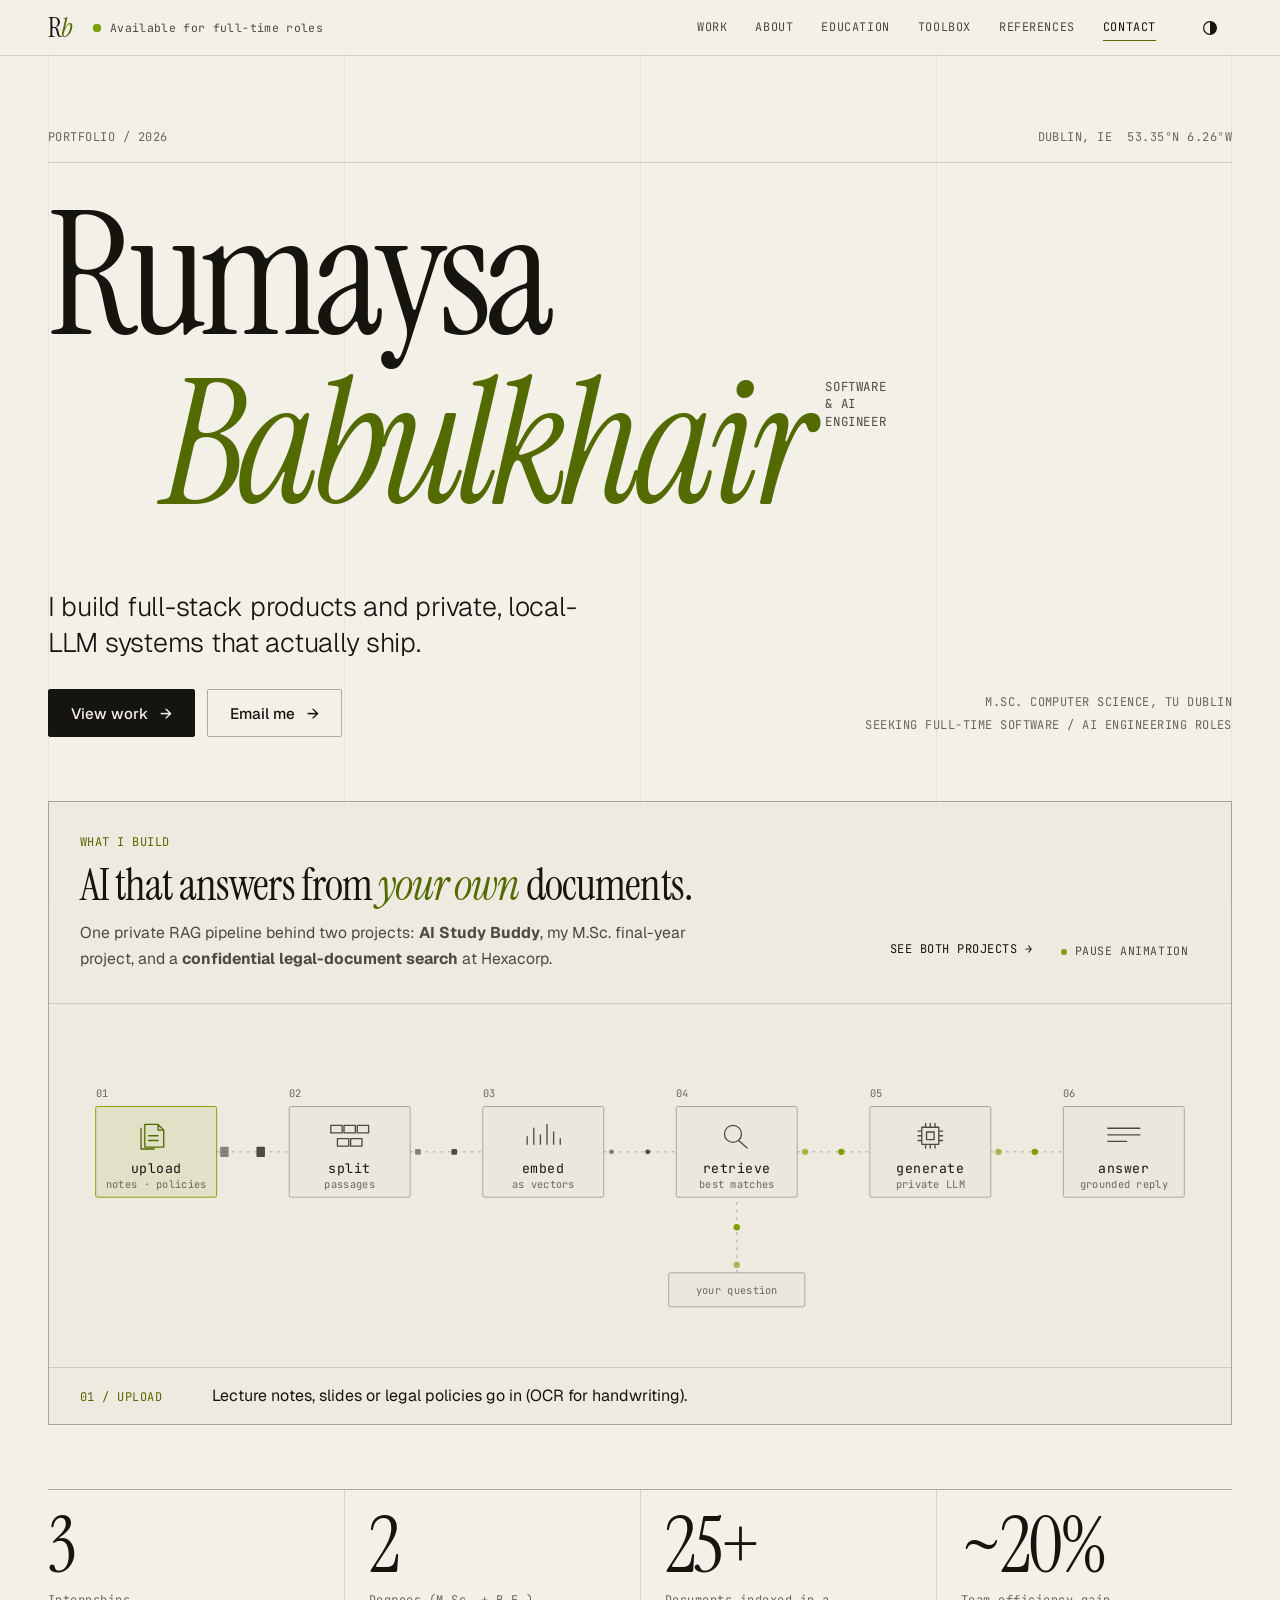
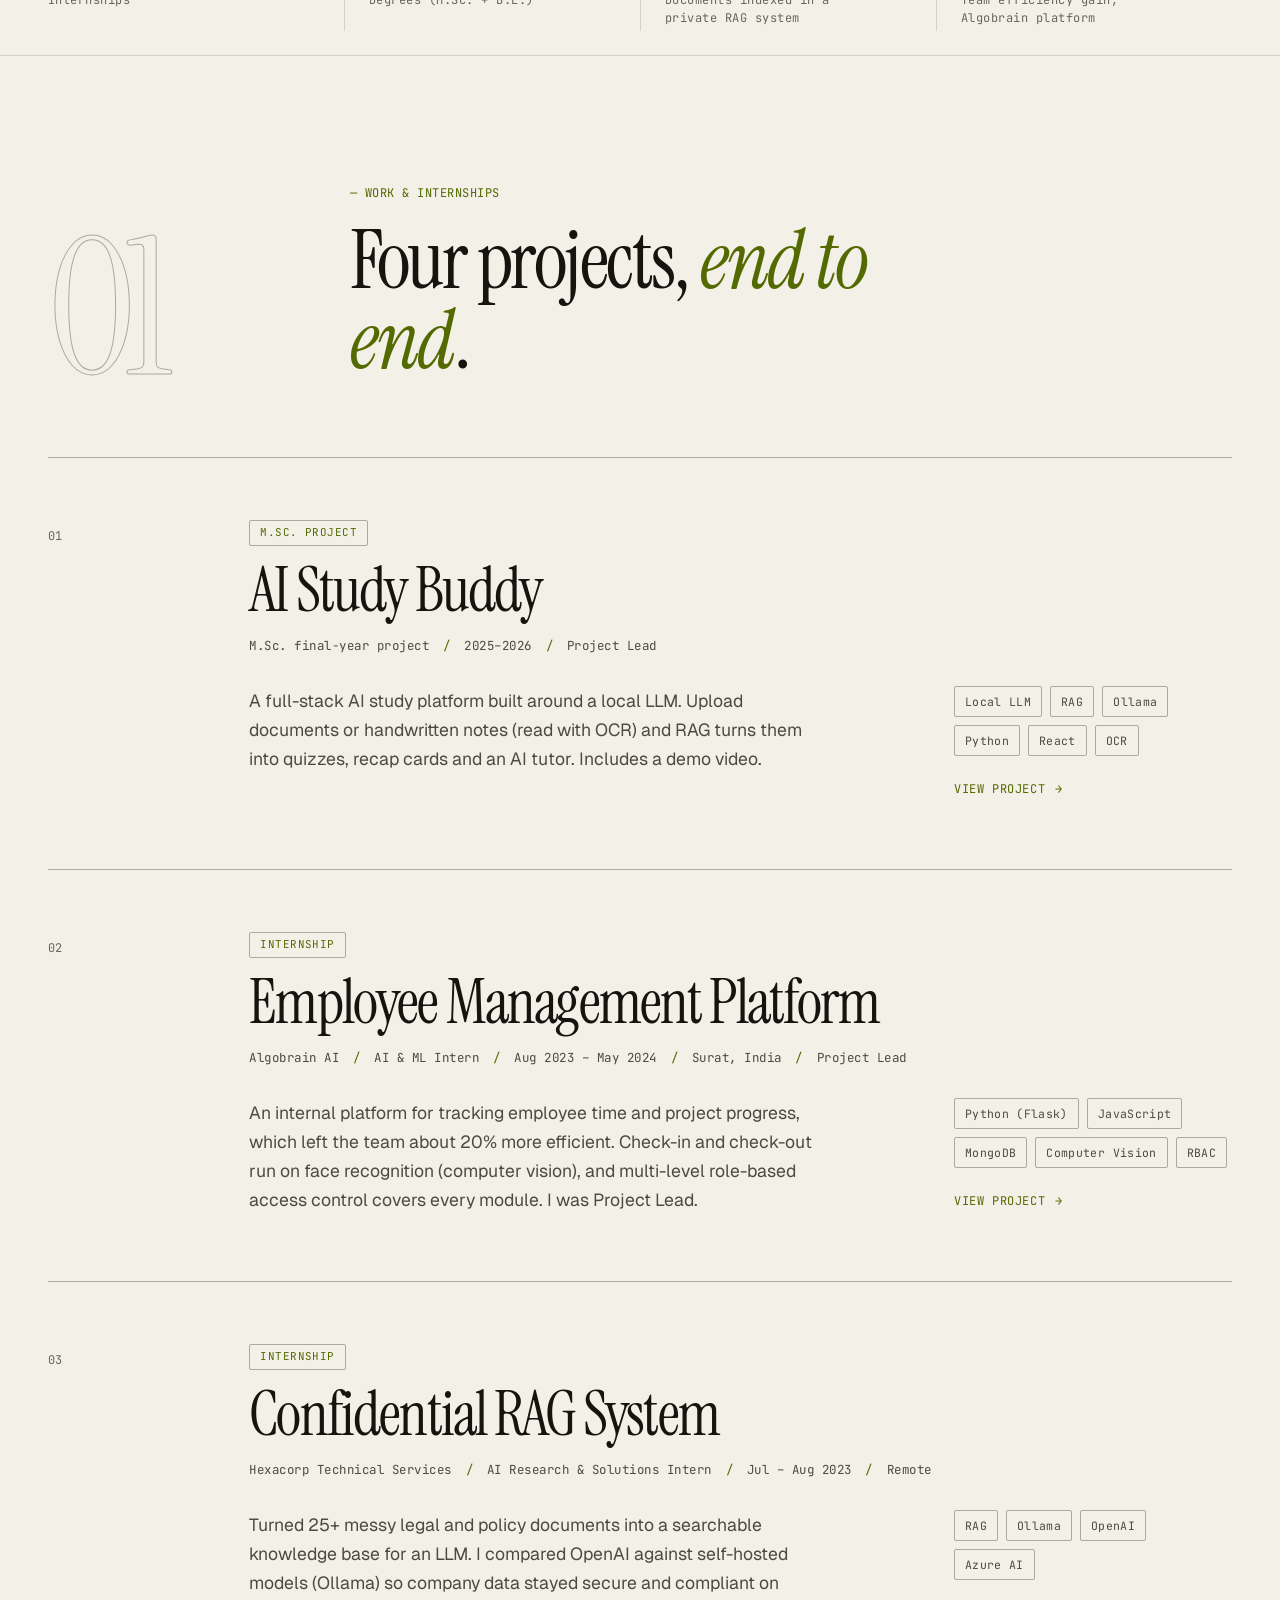
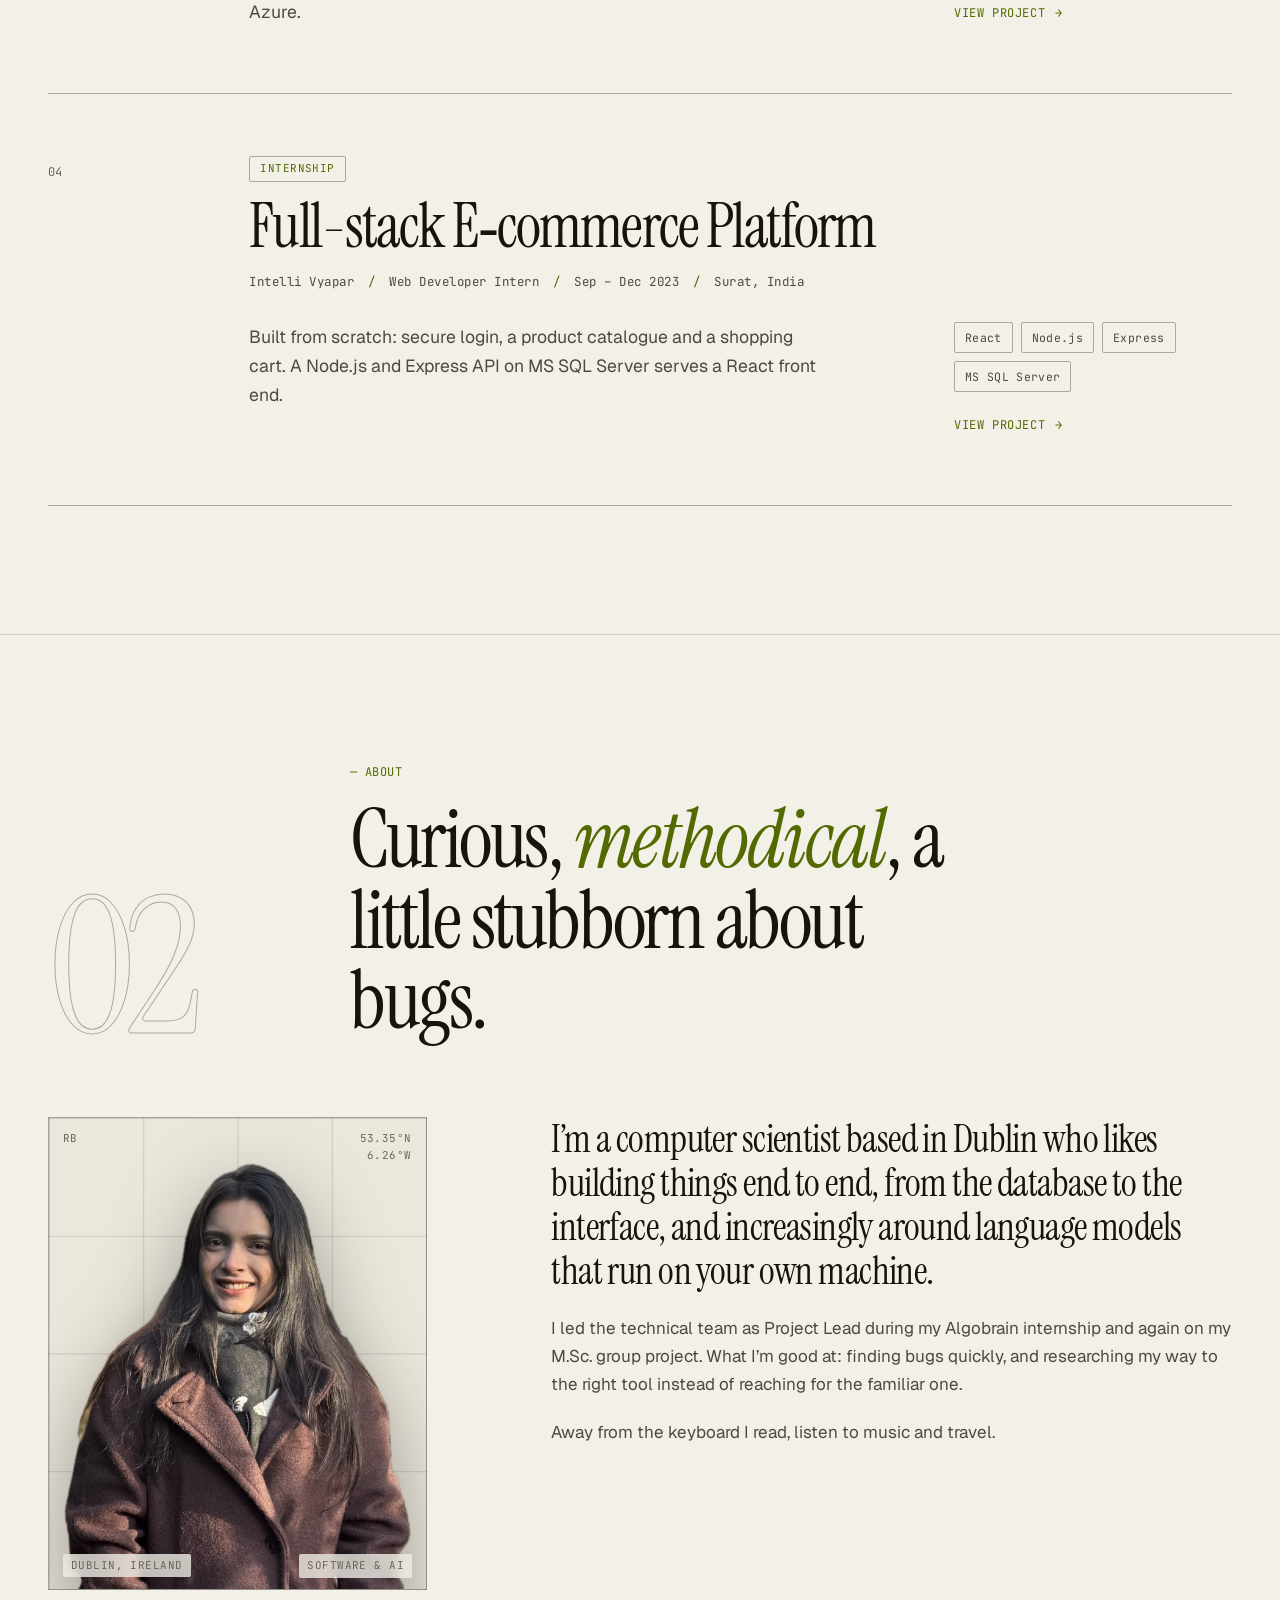
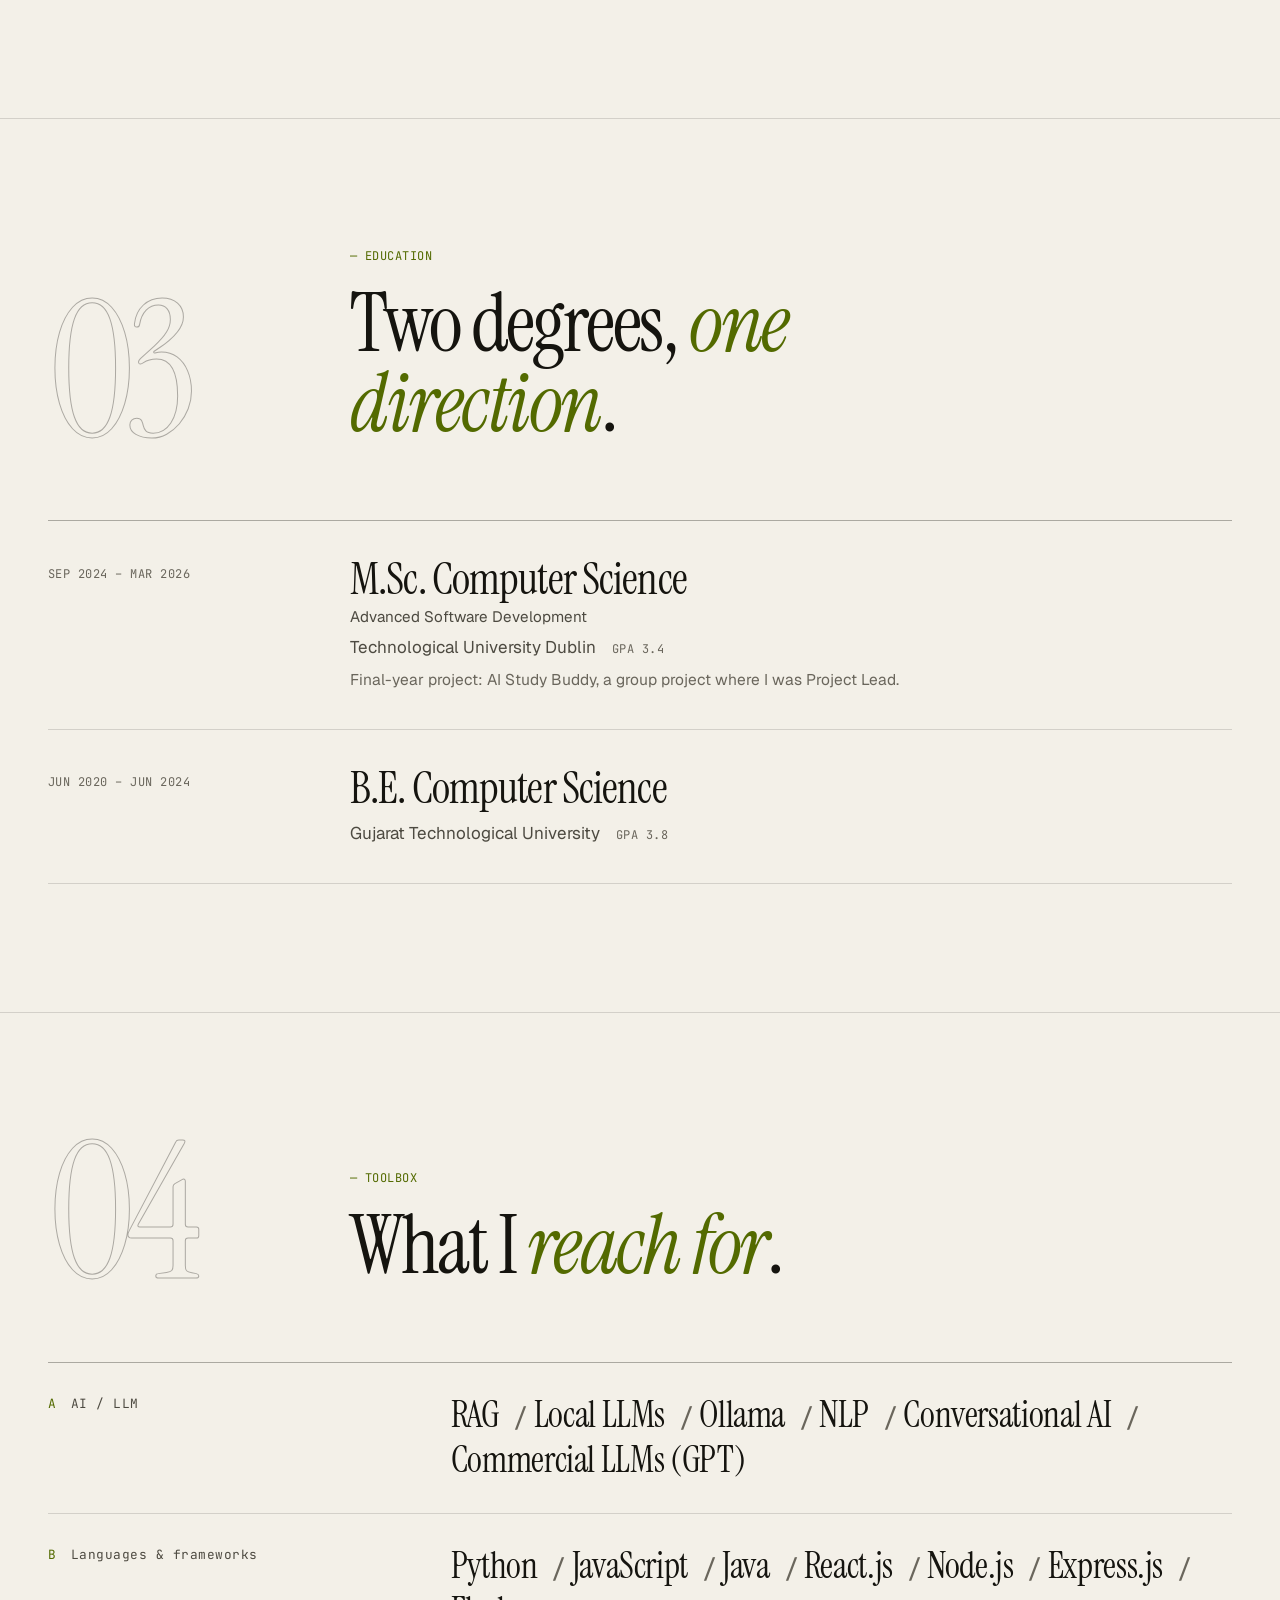
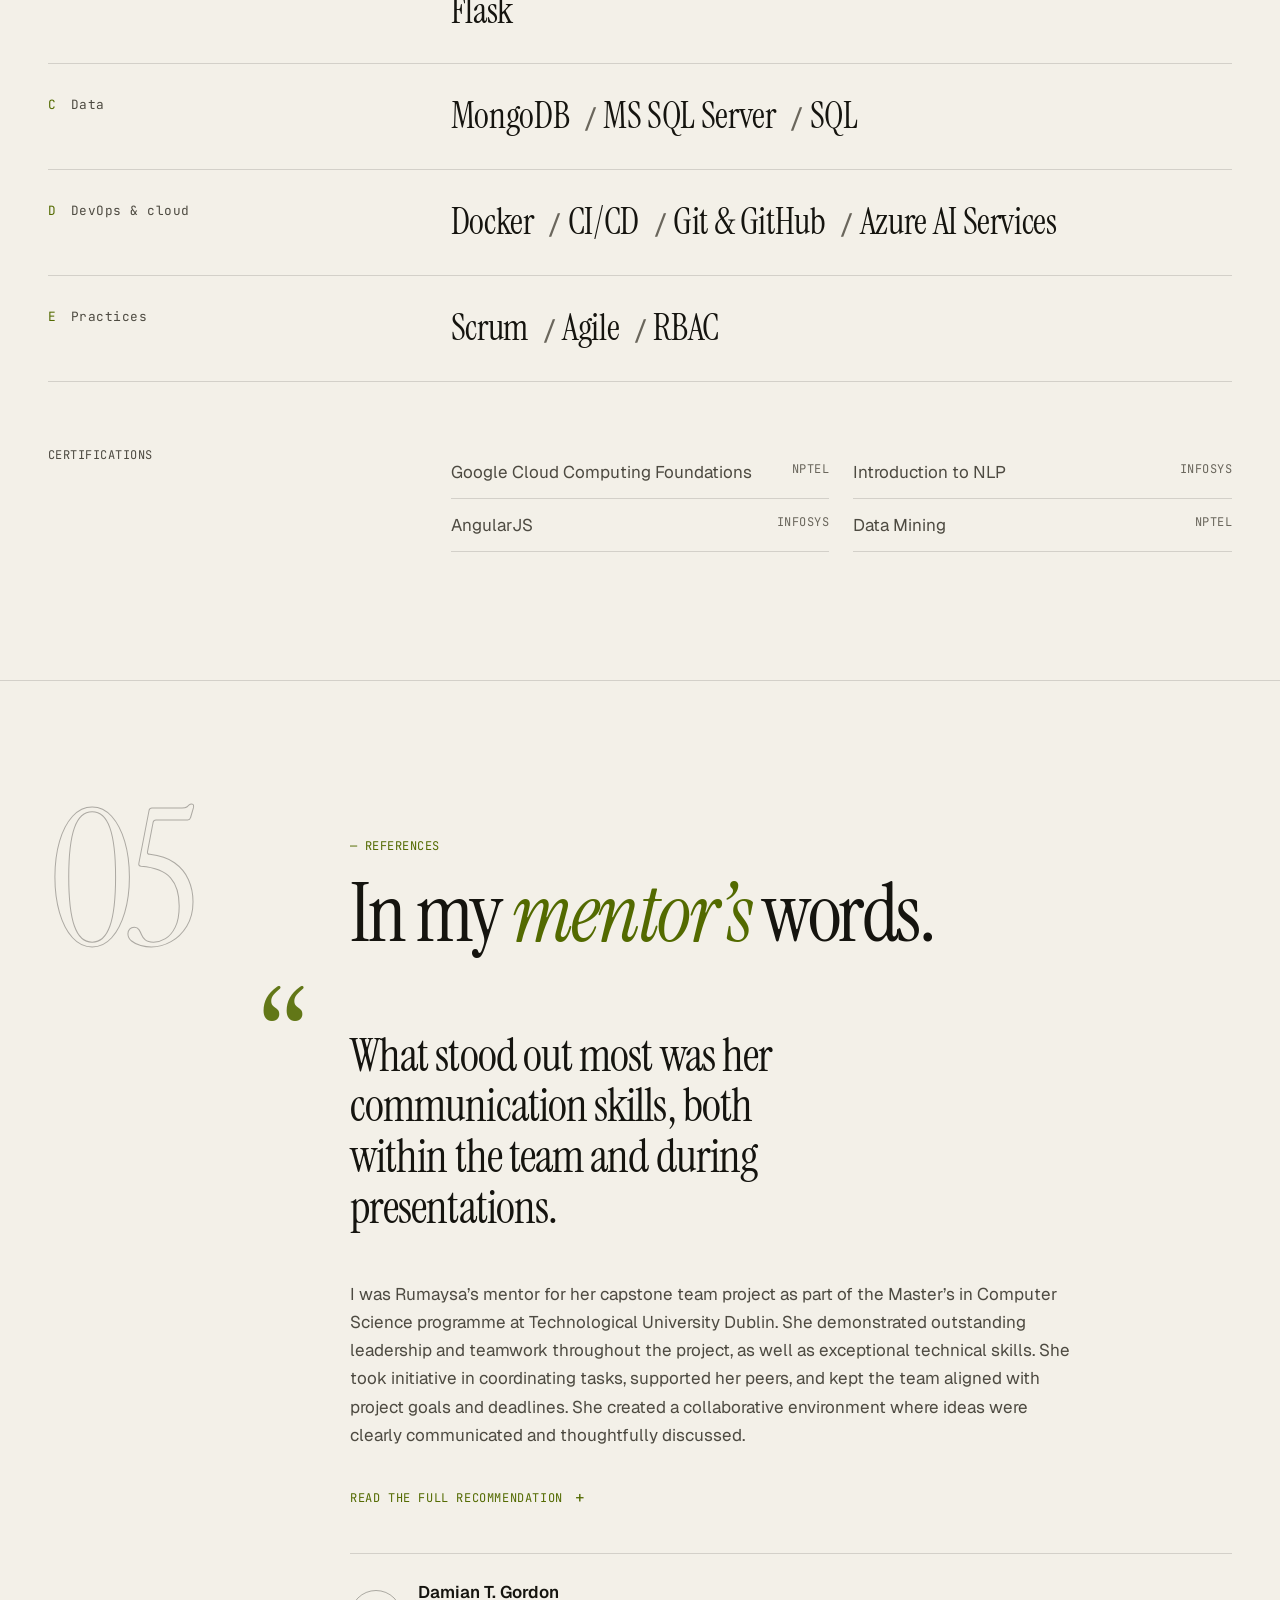
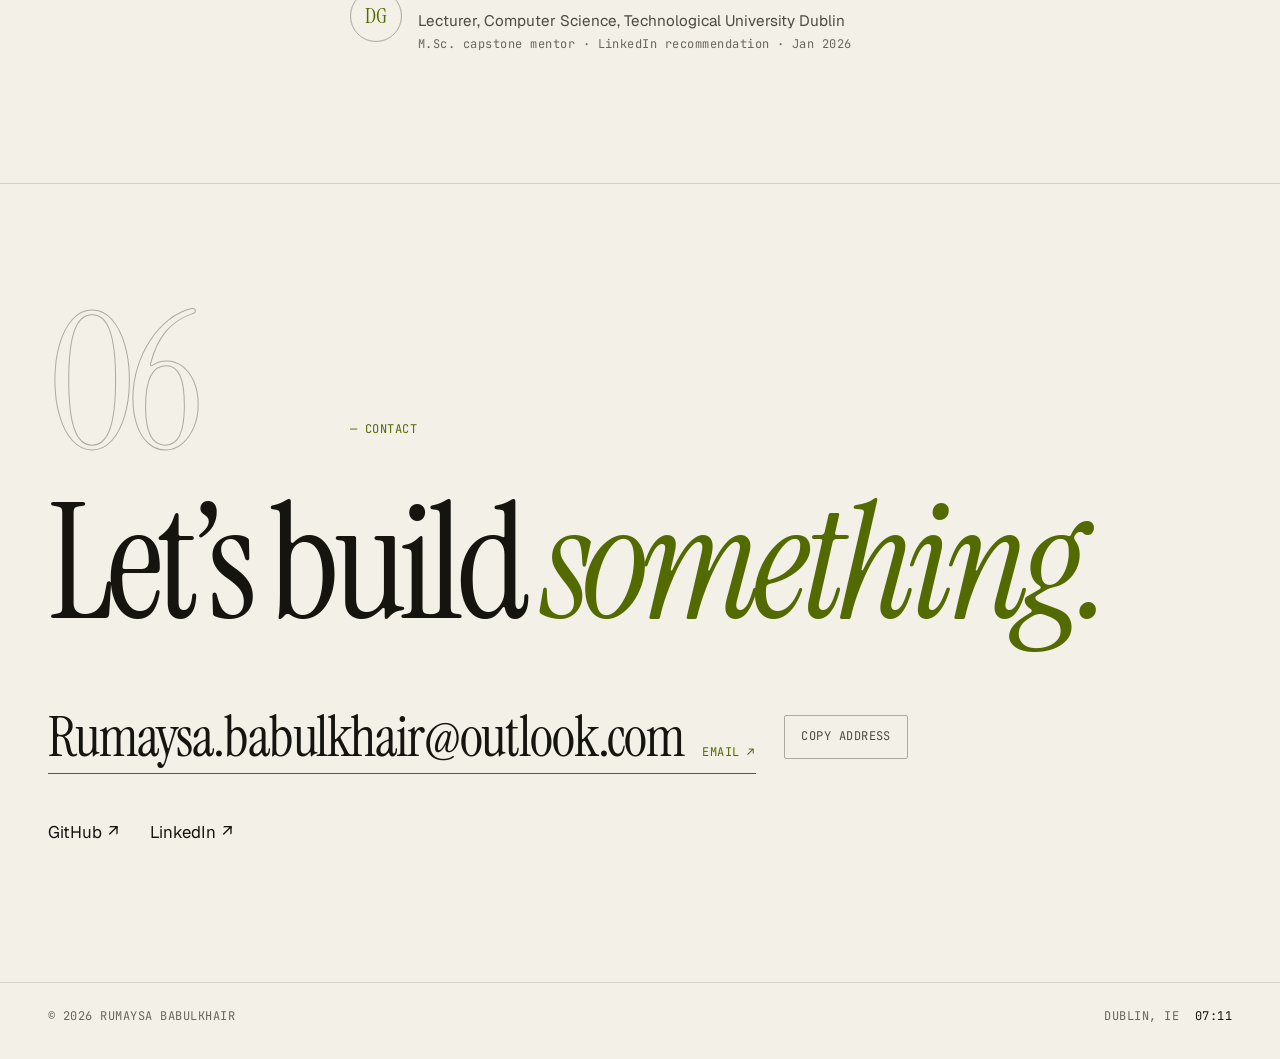
==== commit 66060f5b: "Fix project cards not opening on click Make 'View project' a real link and slide the title with text" ====
--- a/index.html
+++ b/index.html
@@ -159,7 +159,7 @@
           <div class="proj__aside"><ul class="tags" aria-label="Technologies">
             <li>Local LLM</li><li>RAG</li><li>Ollama</li><li>Python</li><li>React</li><li>OCR</li>
           </ul>
-          <p class="proj__more mono" aria-hidden="true">View project <span class="arr">&rarr;</span></p></div>
+          <a class="proj__more mono" href="projects/ai-study-buddy.html" tabindex="-1" aria-hidden="true">View project <span class="arr">&rarr;</span></a></div>
         </div>
       </article>
       <article class="proj reveal">
@@ -174,7 +174,7 @@
           <div class="proj__aside"><ul class="tags" aria-label="Technologies">
             <li>Python (Flask)</li><li>JavaScript</li><li>MongoDB</li><li>Computer Vision</li><li>RBAC</li>
           </ul>
-          <p class="proj__more mono" aria-hidden="true">View project <span class="arr">&rarr;</span></p></div>
+          <a class="proj__more mono" href="projects/employee-management-platform.html" tabindex="-1" aria-hidden="true">View project <span class="arr">&rarr;</span></a></div>
         </div>
       </article>
       <article class="proj reveal">
@@ -189,7 +189,7 @@
           <div class="proj__aside"><ul class="tags" aria-label="Technologies">
             <li>RAG</li><li>Ollama</li><li>OpenAI</li><li>Azure AI</li>
           </ul>
-          <p class="proj__more mono" aria-hidden="true">View project <span class="arr">&rarr;</span></p></div>
+          <a class="proj__more mono" href="projects/confidential-rag-system.html" tabindex="-1" aria-hidden="true">View project <span class="arr">&rarr;</span></a></div>
         </div>
       </article>
       <article class="proj reveal">
@@ -204,7 +204,7 @@
           <div class="proj__aside"><ul class="tags" aria-label="Technologies">
             <li>React</li><li>Node.js</li><li>Express</li><li>MS SQL Server</li>
           </ul>
-          <p class="proj__more mono" aria-hidden="true">View project <span class="arr">&rarr;</span></p></div>
+          <a class="proj__more mono" href="projects/ecommerce-platform.html" tabindex="-1" aria-hidden="true">View project <span class="arr">&rarr;</span></a></div>
         </div>
       </article>
     </section>
--- a/style.css
+++ b/style.css
@@ -314,7 +314,7 @@
 .proj:last-of-type { border-bottom: 1px solid var(--line-strong); }
 .proj__idx { grid-column: 1 / span 2; color: var(--text-3); padding-top: 0.9em; }
 .proj__head { grid-column: 3 / -1; }
-.proj__title { font-family: var(--serif); font-weight: 400; font-size: clamp(2rem, 4.8vw, 4.4rem); line-height: 1; letter-spacing: -0.03em; transition: color 0.3s, transform 0.5s var(--ease); }
+.proj__title { font-family: var(--serif); font-weight: 400; font-size: clamp(2rem, 4.8vw, 4.4rem); line-height: 1; letter-spacing: -0.03em; transition: color 0.3s, text-indent 0.5s var(--ease); }
 .proj__meta { margin-top: 14px; color: var(--text-2); line-height: 1.8; text-transform: none; font-size: 0.78rem; }
 .proj__meta i { font-style: normal; color: var(--accent-text); padding-inline: 0.5em; }
 .proj__body { grid-column: 3 / -1; display: grid; grid-template-columns: subgrid; column-gap: var(--gap); }
@@ -328,7 +328,8 @@
 .tags li { transition: border-color 0.3s, color 0.3s, transform 0.5s var(--ease); }
 .proj:hover .tags li { border-color: var(--accent-text); color: var(--text); }
 .proj:hover .tags li:nth-child(even) { transform: translateY(-2px); }
-.proj:hover .proj__title { color: var(--accent-text); transform: translateX(10px); }
+/* text-indent, not transform: a transform would trap the stretched link inside the title */
+.proj:hover .proj__title { color: var(--accent-text); text-indent: 10px; }
 .proj { transition: background 0.4s; }
 .proj:hover { background: linear-gradient(90deg, transparent, color-mix(in srgb, var(--accent) 4%, transparent)); }
 
